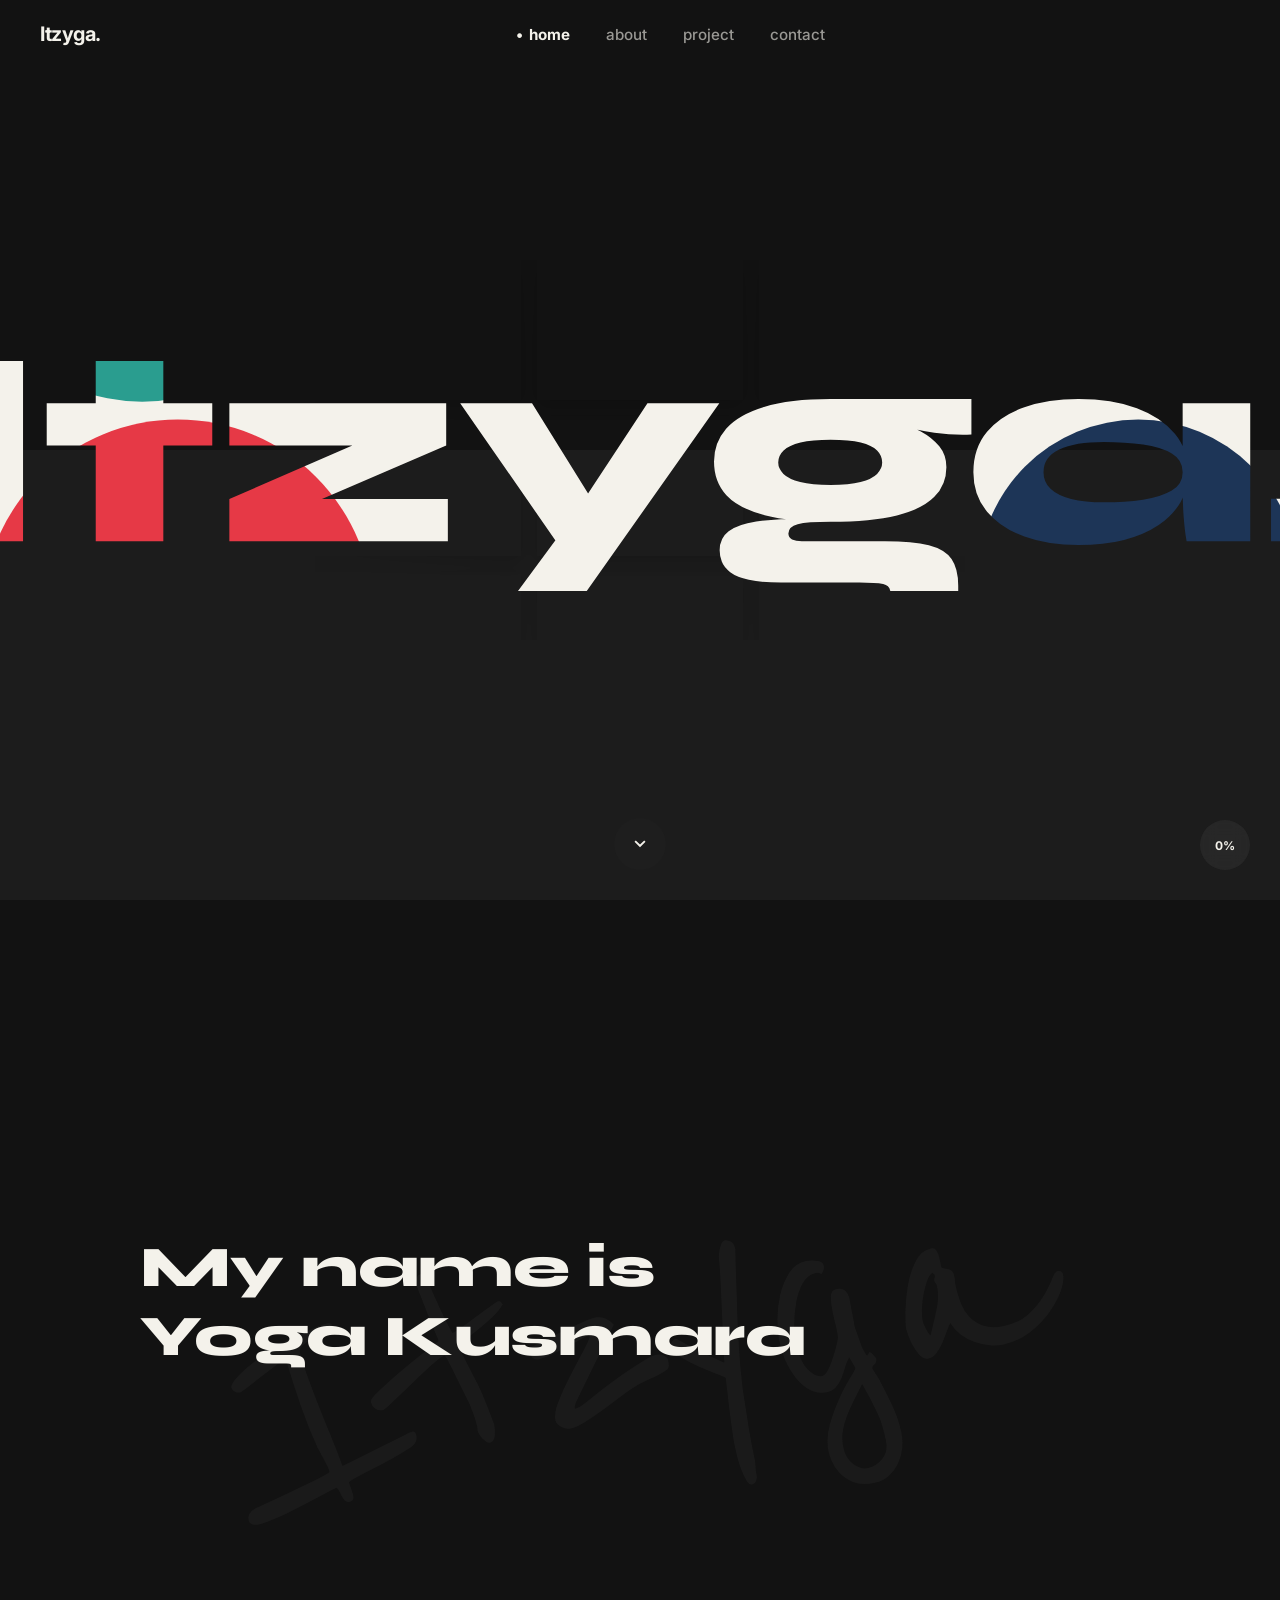
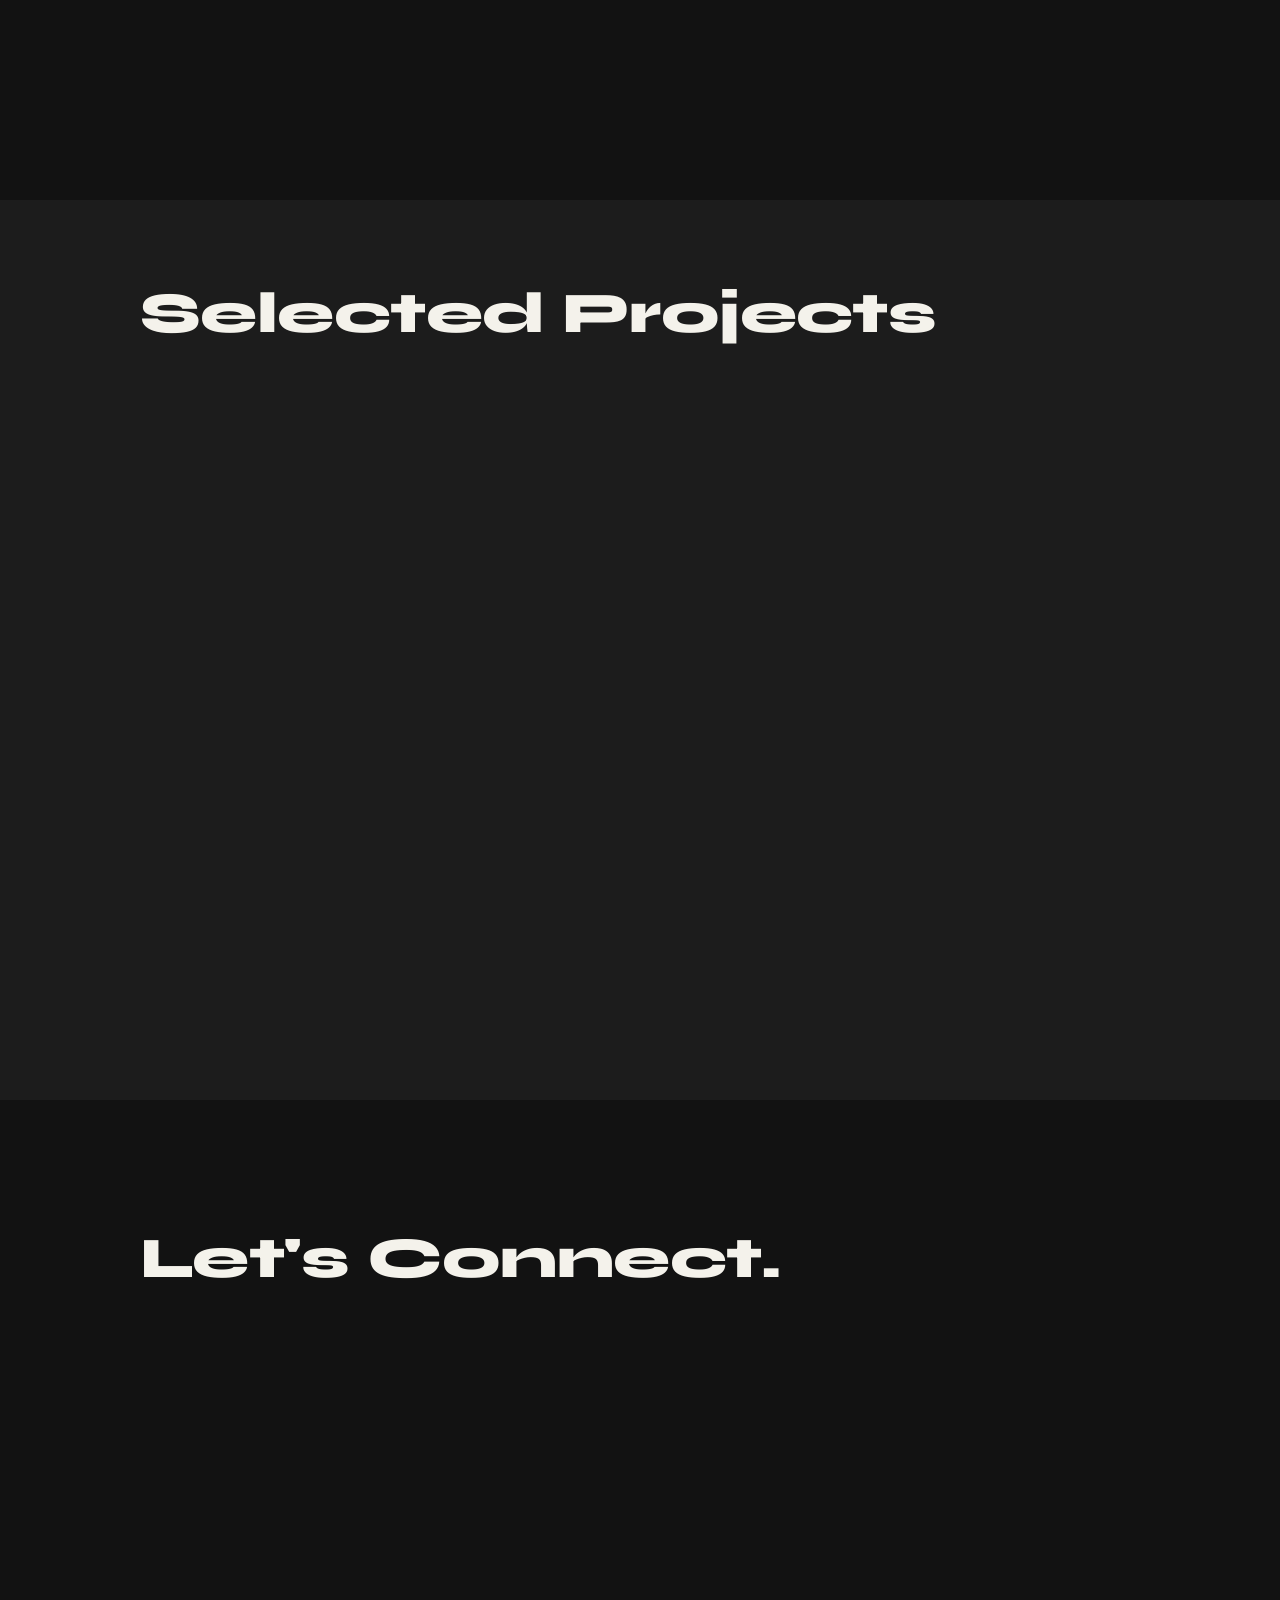
==== index.html @ 27a56cb4 "Add files via upload" ====
<!DOCTYPE html>
<html lang="id">
<head>
    <meta charset="UTF-8">
    <meta name="viewport" content="width=device-width, initial-scale=1.0">
    <title>Itzyga.mine</title>
    <link rel="preconnect" href="https://fonts.googleapis.com">
    <link rel="preconnect" href="https://fonts.gstatic.com" crossorigin>
    <link href="https://fonts.googleapis.com/css2?family=Syne:wght@700;800&family=Inter:wght@400;500;600;700&family=Reenie+Beanie&display=swap" rel="stylesheet">
    <link rel="stylesheet" href="style.css">
</head>
<body>

    <!-- Loading Screen Awal -->
    <div class="loader-screen" id="loaderScreen">
        <div class="loader-text-wrapper">
            <span class="loader-text-bg">Itzyga</span>
            <span class="loader-text-fill" id="loaderFill">Itzyga</span>
        </div>
    </div>

    <div class="bg-circles">
        <div class="circle circle-1"></div>
        <div class="circle circle-2"></div>
        <div class="circle circle-3"></div>
    </div>

    <header>
        <nav class="navbar" id="navbar">
            <a href="#home" class="nav-logo">Itzyga.</a>

            <ul class="nav-menu" id="desktopMenu">
                <li><a href="#home" class="nav-item active">home</a></li>
                <li><a href="#about" class="nav-item">about</a></li>
                <li><a href="#project" class="nav-item">project</a></li>
                <li><a href="#contact" class="nav-item">contact</a></li>
            </ul>

            <div class="nav-right">
                <button class="hamburger" id="hamburgerBtn" aria-label="Toggle Menu">
                    <svg viewBox="0 0 24 24">
                        <path d="M4 6h16v2H4V6zm0 5h16v2H4v-2zm0 5h16v2H4v-2z"/>
                    </svg>
                </button>
            </div>
        </nav>
    </header>

    <div class="mobile-menu" id="mobileMenu">
        <div class="mobile-header">
            <button class="mobile-close-btn" id="mobileCloseBtn" aria-label="Close Menu">
                <svg viewBox="0 0 24 24">
                    <path d="M18.3 5.71a.996.996 0 00-1.41 0L12 10.59 7.11 5.7a.996.996 0 10-1.41 1.41L10.59 12 5.7 16.89a.996.996 0 101.41 1.41L12 13.41l4.89 4.89a.996.996 0 001.41-1.41L13.41 12l4.89-4.89c.38-.38.38-1.02 0-1.4z"/>
                </svg>
            </button>
        </div>
        <a href="#home" class="mobile-link nav-item active"><span class="bullet">•</span>home</a>
        <a href="#about" class="mobile-link nav-item"><span class="bullet">•</span>about</a>
        <a href="#project" class="mobile-link nav-item"><span class="bullet">•</span>project</a>
        <a href="#contact" class="mobile-link nav-item"><span class="bullet">•</span>contact</a>
    </div>

    <section class="snap-page hero-section" id="home">
        <div class="hero-top"></div>
        <div class="hero-bottom"></div>

<div class="hero-grid-bg">
    <div class="grid-col grid-col-up">
        <div class="grid-item" style="background-image: url('img/p1.png');"></div>
        <div class="grid-item" style="background-image: url('img/p2.png');"></div>
        <div class="grid-item" style="background-image: url('img/p3.png');"></div>
        <div class="grid-item" style="background-image: url('img/p1.png');"></div>
        <div class="grid-item" style="background-image: url('img/p2.png');"></div>
        <div class="grid-item" style="background-image: url('img/p3.png');"></div>
    </div>
    <div class="grid-col grid-col-down">
        <div class="grid-item" style="background-image: url('img/p2.png');"></div>
        <div class="grid-item" style="background-image: url('img/p3.png');"></div>
        <div class="grid-item" style="background-image: url('img/p1.png');"></div>
        <div class="grid-item" style="background-image: url('img/p2.png');"></div>
        <div class="grid-item" style="background-image: url('img/p3.png');"></div>
        <div class="grid-item" style="background-image: url('img/p1.png');"></div>
    </div>
    <div class="grid-col grid-col-up">
        <div class="grid-item" style="background-image: url('img/p3.png');"></div>
        <div class="grid-item" style="background-image: url('img/p1.png');"></div>
        <div class="grid-item" style="background-image: url('img/p2.png');"></div>
        <div class="grid-item" style="background-image: url('img/p3.png');"></div>
        <div class="grid-item" style="background-image: url('img/p1.png');"></div>
        <div class="grid-item" style="background-image: url('img/p2.png');"></div>
    </div>
</div>

        <h1 class="hero-title">Itzyga.</h1>

        <div class="scroll-down-btn" id="scrollDownBtn" role="button" aria-label="Next Section">
            <svg viewBox="0 0 24 24">
                <path d="M12 15.5l-6-6 1.41-1.41L12 12.67l4.59-4.58L18 9.5l-6 6z"/>
            </svg>
        </div>
    </section>

    <section class="snap-page about-section" id="about">
        <div class="about-signature-bg">Itzyga</div>

        <div class="about-container">
            <div class="badge-container">
                <div class="badge">Karawang</div>
                <div class="badge">27 March 2008</div>
                <div class="badge">Now in Bogor</div>
            </div>

            <h2 class="scramble-title" data-original="My name is <br> Yoga Kusmara">
              My name is <br> Yoga Kusmara
            </h2>

            <p class="about-desc">
                Saya seorang lulusan smk TH2026 di Pelita Ciampea 2 Bogor. Saya hobi atau bermimpi menjadi desainer grafis dan IT developer frontend dan sejenisnya.
            </p>

            <div class="about-grid">
                <div class="info-card">
                    <div class="info-card-header">
                        <svg class="info-card-icon" viewBox="0 0 24 24">
                            <path d="M12 3L1 9l11 6 9-4.91V17h2V9L12 3zM5 13.18v4L12 21l7-3.82v-4L12 17l-7-3.82z"/>
                        </svg>
                        <h4>Education</h4>
                    </div>
                    <p>Smk Pelita Ciampea 2 - TJKT Fresh graduate 26</p>
                </div>

                <div class="info-card">
                    <div class="info-card-header">
                        <svg class="info-card-icon" viewBox="0 0 24 24">
                            <path d="M7 2v11h3v9l7-12h-4l4-8H7z"/>
                        </svg>
                        <h4>Core Skills</h4>
                    </div>
                    <p>Design grafis, & Frontend</p>
                </div>

                <div class="info-card">
                    <div class="info-card-header">
                        <svg class="info-card-icon" viewBox="0 0 24 24">
                            <path d="M20 6h-4V4c0-1.11-.89-2-2-2h-4c-1.11 0-2 .89-2 2v2H4c-1.11 0-1.99.89-1.99 2L2 19c0 1.11.89 2 2 2h16c1.11 0 2-.89 2-2V8c0-1.11-.89-2-2-2zm-6 0h-4V4h4v2z"/>
                        </svg>
                        <h4>Experience</h4>
                    </div>
                    <p>Customer Support & Sales</p>
                </div>
            </div>
        </div>
    </section>

    <section class="snap-page project-section" id="project">
        <div class="project-container">
            <h2 class="scramble-title" data-original="Selected Projects">Selected Projects</h2>

            <div class="project-flex-layout" id="projectLayout">
                <div class="project-left">
                    <div class="project-card flex-main" onclick="window.location.href='https://mineplix.my.id'">
                        <div class="card-top-header">
                            <span class="project-tag">main project of store</span>
                            <svg class="arrow-icon" viewBox="0 0 24 24">
                                <path d="M5 19L19 5M19 5H9M19 5V15" stroke="currentColor" stroke-width="2" stroke-linecap="round" stroke-linejoin="round"/>
                            </svg>
                        </div>
                        <div class="project-card-img-wrapper">
                            <img src="img/web.png" alt="Mineplix Store" class="project-card-img">
                        </div>
                        <div class="project-card-body">
                            <h3 class="project-title">mineplix.my.id</h3>
                            <p class="project-desc">Web store project yang akan dikembangkan dan masih dalam proses manage</p>
                        </div>
                    </div>

                    <div class="project-card flex-compact" onclick="window.location.href='https://mineplix.my.id/mineplixsmp'">
                        <div class="card-top-header">
                            <span class="project-tag">Minecraft Server</span>
                            <svg class="arrow-icon" viewBox="0 0 24 24">
                                <path d="M5 19L19 5M19 5H9M19 5V15" stroke="currentColor" stroke-width="2" stroke-linecap="round" stroke-linejoin="round"/>
                            </svg>
                        </div>
                        <div class="project-card-body">
                            <h3 class="project-title">MineplixSMP</h3>
                            <p class="project-desc">Server minecraft community for playing and grinding - 2026 hiatus</p>
                        </div>
                    </div>
                </div>

                <div class="project-right">
                    <div class="project-card full-height" onclick="window.location.href='https://mineplix.my.id/apps'">
                        <div class="card-top-header">
                            <span class="project-tag">Apps project</span>
                            <svg class="arrow-icon" viewBox="0 0 24 24">
                                <path d="M5 19L19 5M19 5H9M19 5V15" stroke="currentColor" stroke-width="2" stroke-linecap="round" stroke-linejoin="round"/>
                            </svg>
                        </div>
                        <div class="project-card-img-wrapper">
                            <img src="img/apps2.png" alt="Apps Design" class="project-card-img">
                        </div>
                        <div class="project-card-body">
                            <h3 class="project-title">Create and design of apps</h3>
                            <p class="project-desc">Apps design buat hobi aja kalau waktu luang</p>
                        </div>
                    </div>
                </div>
            </div>

            <div class="dots-indicator" id="dotsIndicator">
                <span class="dot active"></span>
                <span class="dot"></span>
            </div>
        </div>
    </section>

    <section class="snap-page footer-section" id="contact">
        <div class="footer-container">
            <div class="footer-top">
                <div class="footer-brand">
                    <h3 class="scramble-title" data-original="Let's Connect.">Let's Connect.</h3>
                    <p>Tertarik untuk bekerja sama atau sekadar bertegur sapa?</p>
                </div>

                <div class="footer-links">
                    <a href="https://instagram.com" class="social-link" target="_blank" rel="noopener noreferrer">
                        Instagram
                        <svg viewBox="0 0 24 24">
                            <path d="M5 19L19 5M19 5H9M19 5V15" stroke="currentColor" stroke-width="2" stroke-linecap="round" stroke-linejoin="round"/>
                        </svg>
                    </a>

                    <a href="mailto:contact@mineplix.my.id" class="social-link">
                        Email
                        <svg viewBox="0 0 24 24">
                            <path d="M5 19L19 5M19 5H9M19 5V15" stroke="currentColor" stroke-width="2" stroke-linecap="round" stroke-linejoin="round"/>
                        </svg>
                    </a>
                </div>
            </div>

            <div class="footer-bottom">
                <p class="footer-present">Present by Mineplix - 2026</p>
            </div>
        </div>
    </section>

    <div class="scroll-top-btn" id="scrollTopBtn" role="button" aria-label="Scroll to Top">
        <span class="scroll-text" id="scrollPercentText">0%</span>
        <svg class="scroll-icon" viewBox="0 0 24 24">
            <path d="M12 8l-6 6 1.41 1.41L12 10.83l4.59 4.58L18 14z"/>
        </svg>
    </div>

    <script src="script.js"></script>
</body>
</html>
---- style.css ----
* {
    margin: 0;
    padding: 0;
    box-sizing: border-box;
}

:root {
    --bg-top: #121212;
    --bg-bottom: #1c1c1c;
    --text-main: #f4f2eb;
    --text-sub: #aaaaaa;
    --card-bg: #1e1e1e;
    --card-bg-project: #262626;
    --badge-bg: #f4f2eb;
    --badge-text: #121212;
    --icon-color: #f4f2eb;
    --nav-active-bg: rgba(18, 18, 18, 0.85);
    --mobile-overlay-bg: rgba(18, 18, 18, 0.98);
    --shimmer-color: rgba(255, 255, 255, 0.04);
    --circle-color: rgba(255, 255, 255, 0.03);
}

html {
    scroll-behavior: smooth;
    scroll-snap-type: y mandatory;
}

body {
    font-family: 'Inter', sans-serif;
    background-color: var(--bg-top);
    color: var(--text-main);
    overflow-x: hidden;
    height: 100vh;
    user-select: none;
    -webkit-user-select: none;
    transition: background-color 0.4s ease, color 0.4s ease;
}

.loader-screen {
    position: fixed;
    top: 0;
    left: 0;
    width: 100vw;
    height: 100vh;
    background-color: #121212;
    z-index: 99999;
    display: flex;
    justify-content: center;
    align-items: center;
    transition: opacity 0.6s ease, visibility 0.6s ease;
}

.loader-screen.fade-out {
    opacity: 0;
    visibility: hidden;
    pointer-events: none;
}

.loader-text-wrapper {
    position: relative;
    font-family: 'Syne', sans-serif;
    font-size: clamp(3rem, 12vw, 8rem);
    font-weight: 800;
    letter-spacing: -0.02em;
    user-select: none;
}

.loader-text-bg {
    color: rgba(255, 255, 255, 0.12);
}

.loader-text-fill {
    position: absolute;
    top: 0;
    left: 0;
    color: #f4f2eb;
    width: 0%;
    overflow: hidden;
    white-space: nowrap;
    transition: width 0.1s linear;
}

.bg-circles {
    position: fixed;
    top: 0;
    left: 0;
    width: 100vw;
    height: 100vh;
    pointer-events: none;
    z-index: 1;
    overflow: hidden;
}

.circle {
    position: absolute;
    border-radius: 50%;
    background: radial-gradient(circle, var(--circle-color) 0%, rgba(255, 255, 255, 0) 70%);
    filter: blur(40px);
    animation: floatBounce 18s infinite ease-in-out alternate;
}

.circle-1 {
    width: 450px;
    height: 450px;
    top: -100px;
    left: -100px;
    animation-duration: 22s;
}

.circle-2 {
    width: 550px;
    height: 550px;
    bottom: -150px;
    right: -100px;
    animation-duration: 26s;
    animation-delay: -5s;
}

.circle-3 {
    width: 350px;
    height: 350px;
    top: 40%;
    left: 50%;
    transform: translate(-50%, -50%);
    animation-duration: 20s;
    animation-delay: -10s;
}

@keyframes floatBounce {
    0% {
        transform: translate(0, 0) scale(1);
        opacity: 0.3;
    }
    33% {
        transform: translate(40px, -60px) scale(1.15);
        opacity: 0.6;
    }
    66% {
        transform: translate(-30px, 50px) scale(0.85);
        opacity: 0.4;
    }
    100% {
        transform: translate(30px, -30px) scale(1.05);
        opacity: 0.5;
    }
}

header {
    width: 100%;
    position: fixed;
    top: 0;
    left: 0;
    z-index: 100;
}

.navbar {
    display: flex;
    justify-content: space-between;
    align-items: center;
    background-color: transparent;
    backdrop-filter: blur(0px);
    -webkit-backdrop-filter: blur(0px);
    padding: 22px 40px;
    box-shadow: none;
    position: relative;
    z-index: 101;
    transition: background-color 0.4s ease, backdrop-filter 0.4s ease, padding 0.3s ease;
}

.navbar.scrolled {
    background-color: var(--nav-active-bg);
    backdrop-filter: blur(12px);
    -webkit-backdrop-filter: blur(12px);
    padding: 16px 40px;
}

.nav-logo {
    font-size: 1.25rem;
    font-weight: 700;
    letter-spacing: -0.5px;
    color: var(--text-main);
    text-decoration: none;
    transition: transform 0.1s ease, color 0.4s ease;
}

.nav-logo:active {
    transform: scale(0.95);
}

.nav-menu {
    display: flex;
    list-style: none;
    gap: 36px;
}

.nav-menu a {
    text-decoration: none;
    color: var(--text-main);
    font-weight: 500;
    font-size: 0.95rem;
    opacity: 0.6;
    transition: opacity 0.2s ease, transform 0.1s ease, color 0.4s ease;
    display: inline-flex;
    align-items: center;
    gap: 6px;
}

.nav-menu a.active {
    opacity: 1;
    font-weight: 700;
}

.nav-menu a.active::before {
    content: '•';
    color: var(--text-main);
}

.nav-menu a:active {
    transform: scale(0.92);
}

.nav-right {
    display: flex;
    align-items: center;
    gap: 20px;
}

.hamburger {
    display: none;
    background: transparent;
    border: none;
    padding: 4px;
    transition: transform 0.1s ease;
}

.hamburger svg {
    width: 24px;
    height: 24px;
    fill: var(--icon-color);
    display: block;
    transition: fill 0.4s ease;
}

.hamburger:active {
    transform: scale(0.88);
}

.mobile-menu {
    position: fixed;
    top: 0;
    left: 0;
    width: 100vw;
    height: 100vh;
    background-color: var(--mobile-overlay-bg);
    backdrop-filter: blur(16px);
    -webkit-backdrop-filter: blur(16px);
    display: flex;
    flex-direction: column;
    justify-content: center;
    align-items: center;
    gap: 28px;
    z-index: 9999;
    opacity: 0;
    visibility: hidden;
    pointer-events: none;
    transition: opacity 0.35s ease, visibility 0.35s ease;
}

.mobile-menu.active {
    opacity: 1;
    visibility: visible;
    pointer-events: auto;
}

.mobile-header {
    position: absolute;
    top: 0;
    left: 0;
    width: 100%;
    display: flex;
    justify-content: flex-end;
    align-items: center;
    padding: 22px 40px;
}

.mobile-close-btn {
    background: transparent;
    border: none;
    padding: 4px;
    display: flex;
    align-items: center;
    justify-content: center;
    transition: transform 0.1s ease;
}

.mobile-close-btn svg {
    width: 24px;
    height: 24px;
    fill: var(--icon-color);
    display: block;
    transition: fill 0.4s ease;
}

.mobile-close-btn:active {
    transform: scale(0.85);
}

.mobile-menu a {
    text-decoration: none;
    color: var(--text-main);
    font-size: 2.2rem;
    font-weight: 800;
    font-family: 'Syne', sans-serif;
    opacity: 0.4;
    transform: translateY(15px);
    transition: opacity 0.3s ease, transform 0.3s ease, color 0.4s ease;
    display: flex;
    align-items: center;
    gap: 12px;
}

.mobile-menu.active a {
    transform: translateY(0);
}

.mobile-menu a.active {
    opacity: 1;
}

.mobile-menu a .bullet {
    display: inline-block;
    width: 0;
    overflow: hidden;
    opacity: 0;
    transition: width 0.2s ease, opacity 0.2s ease;
}

.mobile-menu a.active .bullet {
    width: 14px;
    opacity: 1;
}

.mobile-menu.active a:nth-child(2) { transition-delay: 0.05s; }
.mobile-menu.active a:nth-child(3) { transition-delay: 0.1s; }
.mobile-menu.active a:nth-child(4) { transition-delay: 0.15s; }
.mobile-menu.active a:nth-child(5) { transition-delay: 0.2s; }

.mobile-menu a:active {
    transform: scale(0.92) !important;
}

section.snap-page {
    width: 100vw;
    height: 100vh;
    scroll-snap-align: start;
    scroll-snap-stop: always;
    position: relative;
    box-sizing: border-box;
    overflow: hidden;
    z-index: 2;
}

.hero-section {
    display: flex;
    flex-direction: column;
}

.hero-top {
    flex: 1;
    background-color: var(--bg-top);
    min-height: 50vh;
    transition: background-color 0.4s ease;
}

.hero-bottom {
    flex: 1;
    background-color: var(--bg-bottom);
    min-height: 50vh;
    transition: background-color 0.4s ease;
}

.hero-grid-bg {
    position: absolute;
    top: 50%;
    left: 50%;
    transform: translate(-50%, -50%);
    width: min(85vw, 650px);
    height: min(60vh, 380px);
    z-index: 3;
    display: flex;
    gap: 16px;
    opacity: 0.35;
    pointer-events: none;
    overflow: hidden;
    mask-image: radial-gradient(circle, rgba(0,0,0,1) 40%, rgba(0,0,0,0) 100%);
    -webkit-mask-image: radial-gradient(circle, rgba(0,0,0,1) 40%, rgba(0,0,0,0) 100%);
}

.grid-col {
    flex: 1;
    display: flex;
    flex-direction: column;
    gap: 16px;
}

.grid-item {
    width: 100%;
    height: 140px;
    border-radius: 0;
    background-size: contain;
    background-repeat: no-repeat;
    background-position: center;
    flex-shrink: 0;
    box-shadow: 0 4px 15px rgba(0,0,0,0.5);
}

.grid-col-up {
    animation: scrollUp 18s linear infinite;
}

.grid-col-down {
    animation: scrollDown 22s linear infinite;
}

@keyframes scrollUp {
    0% { transform: translateY(0); }
    100% { transform: translateY(-50%); }
}

@keyframes scrollDown {
    0% { transform: translateY(-50%); }
    100% { transform: translateY(0); }
}

.hero-title {
    position: absolute;
    top: 50%;
    left: 50%;
    transform: translate(-50%, -50%);
    z-index: 10;
    font-family: 'Syne', sans-serif;
    font-size: clamp(5rem, 22vw, 24rem);
    font-weight: 800;
    line-height: 1;
    letter-spacing: -0.02em;
    text-align: center;
    white-space: nowrap;
    color: transparent;
    background-image: url("data:image/svg+xml,%3Csvg xmlns='http://www.w3.org/2000/svg' width='400' height='800' viewBox='0 0 400 800'%3E%3Crect width='400' height='800' fill='%23f4f2eb'/%3E%3Cg%3E%3CanimateTransform attributeName='transform' type='translate' from='0 0' to='0 -400' dur='5s' repeatCount='indefinite'/%3E%3Ccircle cx='70' cy='60' r='55' fill='%23e63946'/%3E%3Ccircle cx='260' cy='120' r='65' fill='%232a9d8f'/%3E%3Ccircle cx='340' cy='50' r='45' fill='%231d3557'/%3E%3Ccircle cx='140' cy='210' r='60' fill='%23f4a261'/%3E%3Ccircle cx='310' cy='280' r='75' fill='%23e63946'/%3E%3Ccircle cx='60' cy='350' r='50' fill='%232a9d8f'/%3E%3Ccircle cx='70' cy='460' r='55' fill='%23e63946'/%3E%3Ccircle cx='260' cy='520' r='65' fill='%232a9d8f'/%3E%3Ccircle cx='340' cy='450' r='45' fill='%231d3557'/%3E%3Ccircle cx='140' cy='610' r='60' fill='%23f4a261'/%3E%3Ccircle cx='310' cy='680' r='75' fill='%23e63946'/%3E%3Ccircle cx='60' cy='750' r='50' fill='%232a9d8f'/%3E%3C/g%3E%3C/svg%3E");
    background-repeat: repeat-y;
    background-size: 100% auto;
    -webkit-background-clip: text;
    background-clip: text;
    pointer-events: none;
}

.scroll-down-btn {
    position: absolute;
    bottom: 30px;
    left: 50%;
    transform: translateX(-50%);
    z-index: 20;
    width: 52px;
    height: 52px;
    border-radius: 50%;
    background-color: var(--card-bg);
    border: none;
    display: flex;
    justify-content: center;
    align-items: center;
    box-shadow: none;
    opacity: 0;
    transition: transform 0.15s ease, background-color 0.4s ease, opacity 0.5s ease;
}

.scroll-down-btn svg {
    width: 22px;
    height: 22px;
    fill: var(--icon-color);
    transition: fill 0.4s ease;
}

.scroll-down-btn:active {
    transform: translateX(-50%) scale(0.9);
}

@keyframes bounce {
    0%, 20%, 50%, 80%, 100% { transform: translateX(-50%) translateY(0); }
    40% { transform: translateX(-50%) translateY(-10px); }
    60% { transform: translateX(-50%) translateY(-4px); }
}

.hero-section.animate-in .scroll-down-btn {
    opacity: 1;
    animation: bounce 2.2s infinite ease-in-out;
    transition-delay: 0.2s;
}

.scroll-top-btn {
    position: fixed;
    bottom: 30px;
    right: 30px;
    width: 50px;
    height: 50px;
    border-radius: 50%;
    background-color: rgba(255, 255, 255, 0.05);
    backdrop-filter: blur(8px);
    -webkit-backdrop-filter: blur(8px);
    z-index: 99;
    display: flex;
    justify-content: center;
    align-items: center;
    transition: transform 0.2s ease, background-color 0.3s ease, border-color 0.3s ease;
}

.scroll-top-btn:active {
    transform: scale(0.95);
}

.scroll-text {
    font-size: 0.75rem;
    font-weight: 700;
    color: var(--text-main);
    transition: opacity 0.3s ease, transform 0.3s ease;
}

.scroll-icon {
    position: absolute;
    width: 20px;
    height: 20px;
    fill: var(--icon-color);
    opacity: 0;
    transform: translateY(8px) scale(0.5);
    transition: opacity 0.3s ease, transform 0.3s ease;
}

.scroll-top-btn.is-footer .scroll-text {
    opacity: 0;
    transform: translateY(-8px) scale(0.5);
}

.scroll-top-btn.is-footer .scroll-icon {
    opacity: 1;
    transform: translateY(0) scale(1);
}

.about-section {
    background-color: var(--bg-top);
    padding: 90px 40px 40px;
    display: flex;
    flex-direction: column;
    justify-content: center;
    align-items: center;
    transition: background-color 0.4s ease;
    position: relative;
}

.about-signature-bg {
    position: absolute;
    top: 50%;
    left: 50%;
    transform: translate(-50%, -50%) rotate(-12deg);
    font-family: 'Reenie Beanie', cursive;
    font-size: clamp(8rem, 28vw, 32rem);
    color: rgba(255, 255, 255, 0.035);
    pointer-events: none;
    white-space: nowrap;
    z-index: 1;
    user-select: none;
    line-height: 1;
}

.about-container {
    max-width: 1000px;
    width: 100%;
    display: flex;
    flex-direction: column;
    gap: 20px;
    max-height: calc(100vh - 120px);
    padding-right: 4px;
    position: relative;
    z-index: 2;
}

.badge-container {
    display: flex;
    gap: 10px;
    flex-wrap: wrap;
}

.badge {
    background-color: var(--badge-bg);
    color: var(--badge-text);
    padding: 6px 14px;
    border-radius: 50px;
    font-size: 0.75rem;
    font-weight: 600;
    text-transform: uppercase;
    letter-spacing: 1px;
    transition: transform 0.1s ease, background-color 0.4s ease, color 0.4s ease;
}

.badge:active {
    transform: scale(0.95);
}

.scramble-title {
    font-family: 'Syne', sans-serif;
    font-size: clamp(2rem, 4.5vw, 4rem);
    font-weight: 800;
    line-height: 1.2;
    letter-spacing: -0.01em;
    word-break: break-word;
    display: block;
    min-height: auto;
    padding: 4px 0;
    transition: color 0.4s ease;
}

.about-desc {
    font-size: clamp(0.9rem, 1.3vw, 1.15rem);
    line-height: 1.6;
    color: var(--text-sub);
    max-width: 850px;
    word-break: break-word;
    transition: color 0.4s ease;
}

.about-grid {
    display: grid;
    grid-template-columns: repeat(3, 1fr);
    gap: 16px;
    margin-top: 6px;
}

.info-card {
    background-color: var(--card-bg);
    padding: 20px;
    border-radius: 14px 14px 14px 0;
    transition: transform 0.1s ease, background-color 0.4s ease;
    box-shadow: none;
    display: flex;
    flex-direction: column;
    gap: 5px;
    touch-action: manipulation;
}

.info-card * {
    pointer-events: none;
}

.info-card-header {
    display: flex;
    align-items: center;
    gap: 10px;
}

.info-card-icon {
    width: 18px;
    height: 18px;
    fill: var(--text-main);
    opacity: 0.9;
    flex-shrink: 0;
}

.info-card h4 {
    font-size: 0.95rem;
    text-transform: uppercase;
    letter-spacing: 0.5px;
    transition: color 0.4s ease;
}

.info-card p {
    font-size: 0.8rem;
    color: var(--text-sub);
    word-break: break-word;
    transition: color 0.4s ease;
}

.project-section {
    background-color: var(--bg-bottom);
    padding: 40px;
    display: flex;
    flex-direction: column;
    justify-content: center;
    align-items: center;
    transition: background-color 0.4s ease;
}

.project-container {
    max-width: 1000px;
    width: 100%;
    height: calc(100vh - 150px);
    display: flex;
    flex-direction: column;
    gap: 20px;
}

.project-flex-layout {
    display: flex;
    gap: 20px;
    width: 100%;
    flex: 1;
}

.project-left {
    flex: 1;
    display: flex;
    flex-direction: column;
    gap: 20px;
    height: 100%;
}

.project-right {
    flex: 1;
    display: flex;
    height: 100%;
}

.project-card {
    background-color: var(--card-bg-project);
    border: none;
    border-radius: 16px;
    padding: 20px;
    display: flex;
    flex-direction: column;
    justify-content: space-between;
    position: relative;
    overflow: hidden;
    transition: transform 0.15s ease, background-color 0.4s ease;
    width: 100%;
    touch-action: manipulation;
}

.project-card:active {
    background-color: #333;
}

.project-card.flex-main {
    flex: 1;
}

.project-card.flex-compact {
    flex: 0 0 auto;
    padding: 18px 20px;
}

.project-card.full-height {
    height: 100%;
}

.card-top-header {
    display: flex;
    justify-content: space-between;
    align-items: flex-start;
    margin-bottom: 5px;
    width: 100%;
}

.arrow-icon {
    width: 16px;
    height: 16px;
    fill: var(--text-sub);
    transition: fill 0.2s ease, transform 0.2s ease;
    flex-shrink: 0;
}

.project-card:active .arrow-icon {
    fill: var(--text-main);
    transform: translate(2px, -2px);
}

.project-card-img-wrapper {
    flex: 1;
    display: flex;
    justify-content: center;
    align-items: center;
    width: 100%;
    overflow: hidden;
}

.project-card-img {
    width: 100%;
    height: 100%;
    object-fit: contain;
    object-position: center;
    display: block;
}

.project-card-body {
    margin-top: auto;
    display: flex;
    flex-direction: column;
    width: 100%;
    justify-content: flex-end;
}

.project-card::after {
    content: '';
    position: absolute;
    top: -50%;
    bottom: -50%;
    left: -50%;
    width: 60%;
    transform: translateX(-150%) skewX(-20deg);
    background-image: linear-gradient(
        90deg,
        rgba(255, 255, 255, 0) 0%,
        var(--shimmer-color) 50%,
        rgba(255, 255, 255, 0) 100%
    );
    animation: shimmer 3.2s infinite ease-in-out;
    pointer-events: none;
}

@keyframes shimmer {
    0% { transform: translateX(-150%) skewX(-20deg); }
    60%, 100% { transform: translateX(350%) skewX(-20deg); }
}

.project-tag {
    font-size: 0.75rem;
    font-weight: 700;
    text-transform: uppercase;
    letter-spacing: 1px;
    color: var(--text-sub);
    transition: color 0.4s ease;
}

.project-title {
    font-family: 'Syne', sans-serif;
    font-size: 1.35rem;
    font-weight: 800;
    line-height: 1.2;
    margin: 4px 0;
    word-break: break-word;
    transition: color 0.4s ease;
}

.project-desc {
    font-size: 0.85rem;
    color: var(--text-sub);
    line-height: 1.4;
    word-break: break-word;
    transition: color 0.4s ease;
}

.dots-indicator {
    display: none;
    justify-content: center;
    align-items: center;
    gap: 8px;
    margin-top: 6px;
}

.dot {
    width: 8px;
    height: 8px;
    border-radius: 50%;
    background-color: var(--text-sub);
    opacity: 0.3;
    transition: opacity 0.3s ease, transform 0.3s ease;
}

.dot.active {
    opacity: 1;
    transform: scale(1.2);
    background-color: var(--text-main);
}

.footer-section {
    background-color: var(--bg-top);
    padding: 80px 40px 40px;
    display: flex;
    flex-direction: column;
    justify-content: space-between;
    align-items: center;
    transition: background-color 0.4s ease;
}

.footer-container {
    max-width: 1000px;
    width: 100%;
    height: 100%;
    display: flex;
    flex-direction: column;
    justify-content: space-between;
}

.footer-top {
    display: flex;
    flex-direction: column;
    justify-content: flex-start;
    align-items: flex-start;
    gap: 24px;
    margin-top: 40px;
}

.footer-brand p {
    color: var(--text-sub);
    margin-top: 10px;
    font-size: 0.95rem;
    transition: color 0.4s ease;
}

.footer-links {
    display: flex;
    flex-direction: row;
    gap: 24px;
}

.social-link {
    display: inline-flex;
    align-items: center;
    gap: 8px;
    color: var(--text-main);
    text-decoration: none;
    font-size: 1.1rem;
    font-weight: 600;
    transition: opacity 0.2s ease, transform 0.1s ease;
}

.social-link svg {
    width: 18px;
    height: 18px;
    fill: var(--icon-color);
    transition: transform 0.2s ease, fill 0.4s ease;
}

.social-link:hover svg {
    transform: translate(3px, -3px);
}

.social-link:active {
    transform: scale(0.95);
}

.footer-bottom {
    padding-top: 20px;
    display: flex;
    justify-content: flex-start;
    align-items: center;
    transition: border-color 0.4s ease;
}

.footer-present {
    font-weight: 600;
    letter-spacing: 0;
    line-height: 1.3;
    color: var(--text-main);
    transition: color 0.4s ease;
    font-family: 'Syne', sans-serif;
    font-size: clamp(1rem, 2.5vw, 2rem);
}

.about-desc,
.info-card,
.project-card,
.footer-brand p,
.footer-links,
.footer-bottom {
    opacity: 0;
    transform: translateY(10px) scale(0.97);
    transition: opacity 0.5s cubic-bezier(0.175, 0.885, 0.32, 1.275), 
                transform 0.5s cubic-bezier(0.175, 0.885, 0.32, 1.275);
}

.badge-container {
    opacity: 0;
    transition: opacity 0.5s cubic-bezier(0.175, 0.885, 0.32, 1.275), 
              transform 0.5s cubic-bezier(0.175, 0.885, 0.32, 1.275);
}

.animate-in .badge-container,
.animate-in .about-desc,
.animate-in .info-card,
.animate-in .project-card,
.animate-in .footer-brand p,
.animate-in .footer-links,
.animate-in .footer-bottom {
    opacity: 1;
    transform: translateY(0) scale(1);
}

.about-section.animate-in .badge-container { transition-delay: 0.05s; }
.about-section.animate-in .about-desc { transition-delay: 0.12s; }
.about-section.animate-in .info-card:nth-child(1) { transition-delay: 0.18s; }
.about-section.animate-in .info-card:nth-child(2) { transition-delay: 0.24s; }
.about-section.animate-in .info-card:nth-child(3) { transition-delay: 0.30s; }

.project-section.animate-in .project-card { transition-delay: 0.1s; }

.footer-section.animate-in .footer-brand p { transition-delay: 0.1s; }
.footer-section.animate-in .footer-links { transition-delay: 0.18s; }
.footer-section.animate-in .footer-bottom { transition-delay: 0.26s; }

@media (max-width: 768px) {
    .navbar {
        padding: 16px 20px;
    }

    .navbar.scrolled {
        padding: 12px 20px;
    }

    .mobile-header {
        padding: 16px 20px;
    }

    .nav-menu {
        display: none;
    }

    .hamburger {
        display: flex;
    }

    .about-section, .project-section, .footer-section {
        padding: 20px;
    }

    .about-grid {
        grid-template-columns: 1fr;
        gap: 10px;
    }

    .project-container {
        height: auto;
        max-height: calc(100vh - 120px);
    }

    .project-flex-layout {
        display: flex;
        flex-direction: row;
        overflow-x: auto;
        scroll-snap-type: x mandatory;
        gap: 16px;
        padding: 4px 0 12px 0;
        -webkit-overflow-scrolling: touch;
        width: 100%;
    }

    .project-left, .project-right {
        min-width: 100%;
        width: 100%;
        scroll-snap-align: center;
        scroll-snap-stop: always;
        flex: none;
        height: auto;
    }

    .project-left {
        gap: 12px;
    }

    .project-card {
        padding: 16px;
    }

    .project-card.flex-compact {
        padding: 14px 16px;
    }

    .dots-indicator {
        display: flex;
    }

    .info-card {
        padding: 14px;
    }

    .footer-links {
        flex-direction: column;
        gap: 12px;
    }

    .scroll-top-btn {
        bottom: 20px;
        right: 20px;
        width: 44px;
        height: 44px;
    }
}
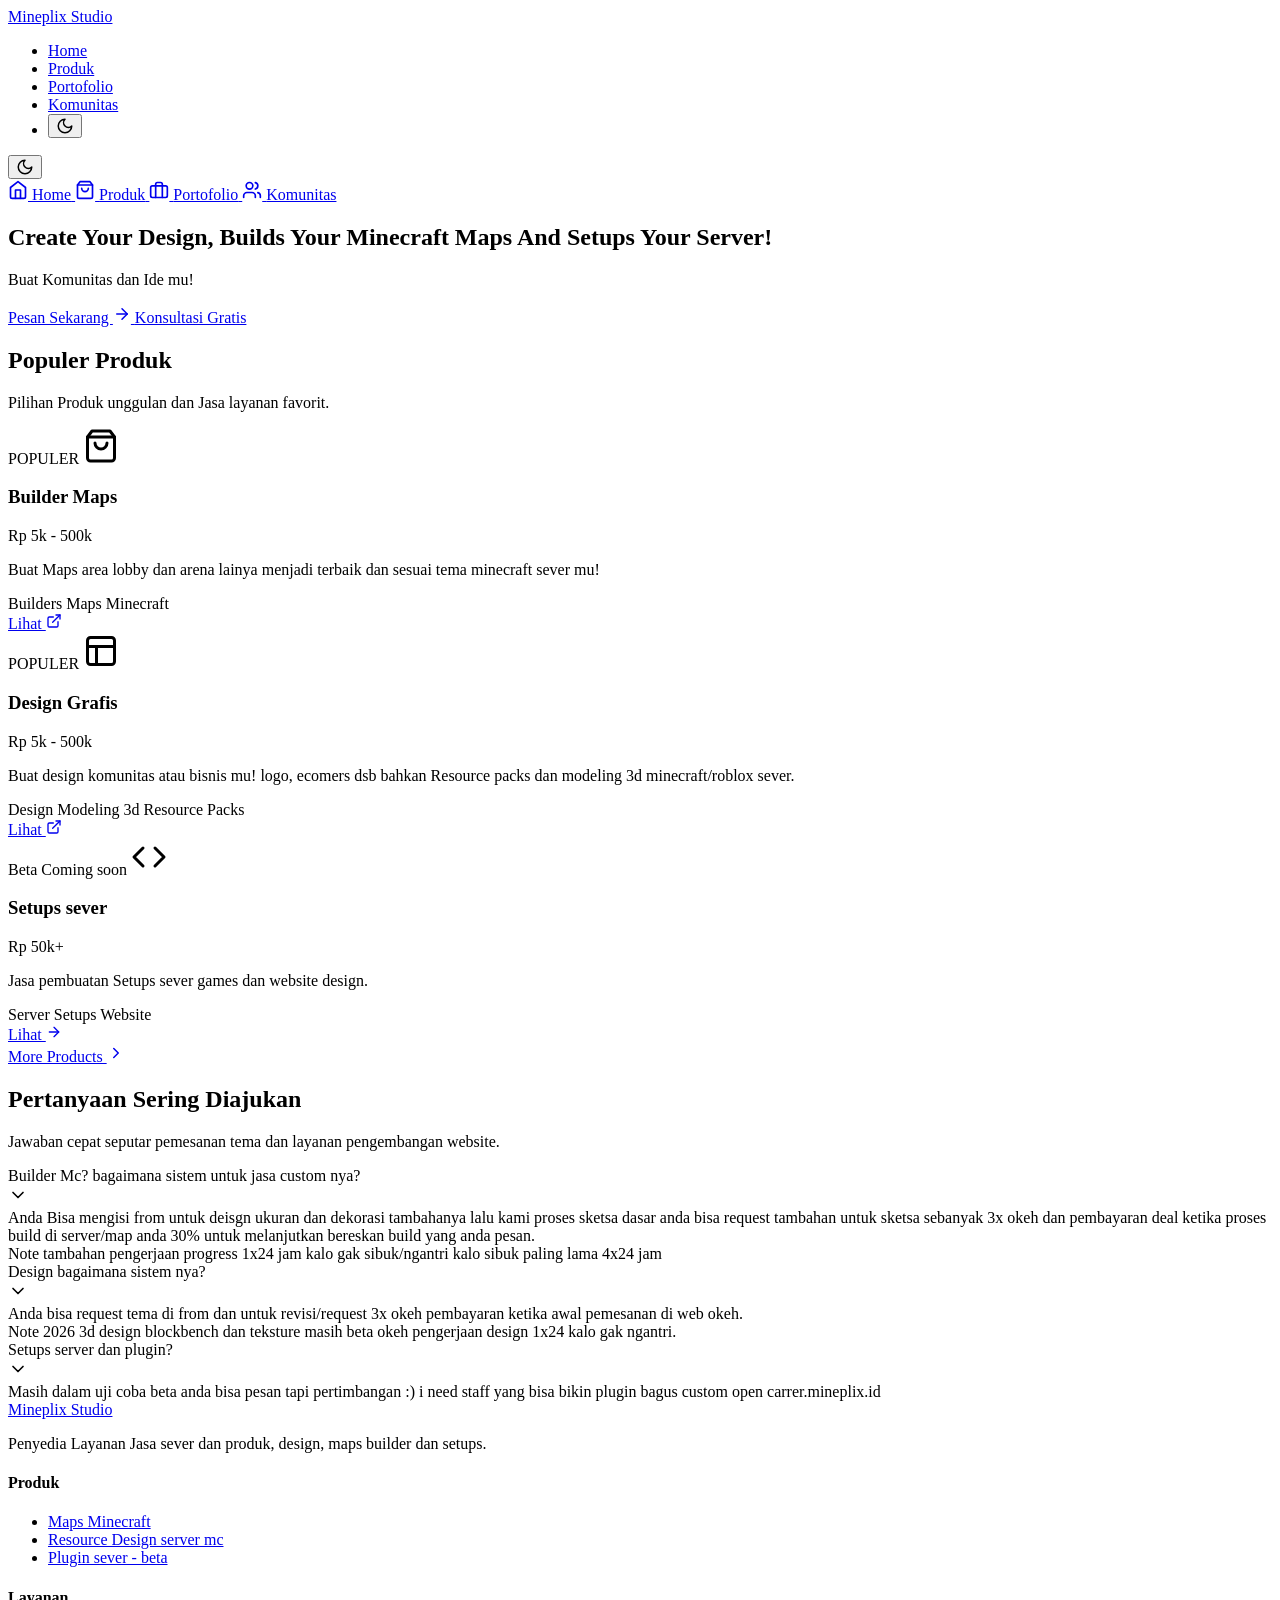
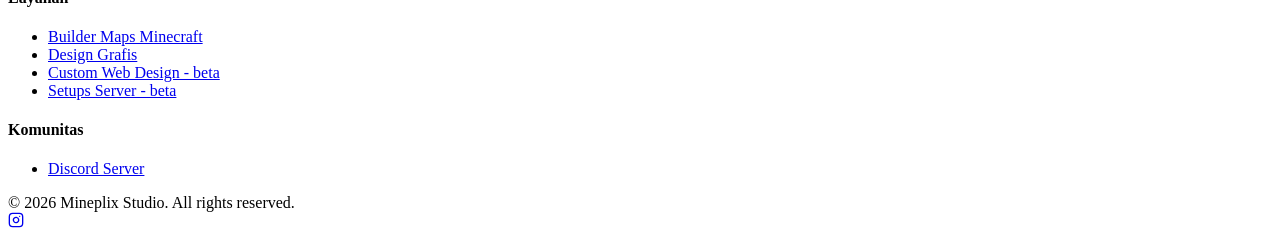
==== commit b232d172: "Update index.html" ====
--- a/index.html
+++ b/index.html
@@ -1,257 +1,311 @@
 <!DOCTYPE html>
-<html lang="id">
+<html lang="id" data-theme="dark">
 <head>
     <meta charset="UTF-8">
     <meta name="viewport" content="width=device-width, initial-scale=1.0">
-    <title>Itzyga.mine</title>
     <link rel="preconnect" href="https://fonts.googleapis.com">
     <link rel="preconnect" href="https://fonts.gstatic.com" crossorigin>
-    <link href="https://fonts.googleapis.com/css2?family=Syne:wght@700;800&family=Inter:wght@400;500;600;700&family=Reenie+Beanie&display=swap" rel="stylesheet">
-    <link rel="stylesheet" href="style.css">
+    <link href="https://fonts.googleapis.com/css2?family=Plus+Jakarta+Sans:wght@300;400;500;600;700;800&family=Space+Grotesk:wght@500;700&display=swap" rel="stylesheet">
+  <link rel="stylesheet" href="styles.css">
 </head>
 <body>
 
-    <!-- Loading Screen Awal -->
-    <div class="loader-screen" id="loaderScreen">
-        <div class="loader-text-wrapper">
-            <span class="loader-text-bg">Itzyga</span>
-            <span class="loader-text-fill" id="loaderFill">Itzyga</span>
-        </div>
+    <div class="ambient-bg">
+        <div class="orb orb-1"></div>
+        <div class="orb orb-2"></div>
     </div>
 
-    <div class="bg-circles">
-        <div class="circle circle-1"></div>
-        <div class="circle circle-2"></div>
-        <div class="circle circle-3"></div>
+    <div class="navbar-wrapper">
+        <nav class="navbar">
+            <a href="index.html" class="logo">Mineplix Studio</a>
+
+            <ul class="desktop-links">
+                <li><a href="index.html" class="nav-link active">Home</a></li>
+                <li><a href="produk.html" class="nav-link">Produk</a></li>
+                <li><a href="portofolio.html" class="nav-link">Portofolio</a></li>
+                <li><a href="komunitas.html" class="nav-link">Komunitas</a></li>
+                <li>
+                    <button class="theme-toggle-btn" onclick="toggleTheme()" title="Ganti Mode Terang/Gelap">
+                        <svg class="theme-icon-sun" style="width:18px; height:18px; display:none;" viewBox="0 0 24 24" fill="none" stroke="currentColor" stroke-width="2" stroke-linecap="round" stroke-linejoin="round"><circle cx="12" cy="12" r="4"/><path d="M12 2v2"/><path d="M12 20v2"/><path d="m4.93 4.93 1.41 1.41"/><path d="m17.66 17.66 1.41 1.41"/><path d="M2 12h2"/><path d="M20 12h2"/><path d="m6.34 17.66-1.41 1.41"/><path d="m19.07 4.93-1.41 1.41"/></svg>
+                        <svg class="theme-icon-moon" style="width:18px; height:18px;" viewBox="0 0 24 24" fill="none" stroke="currentColor" stroke-width="2" stroke-linecap="round" stroke-linejoin="round"><path d="M12 3a6 6 0 0 0 9 9 9 9 0 1 1-9-9Z"/></svg>
+                    </button>
+                </li>
+            </ul>
+
+            <button class="theme-toggle-btn mobile-theme-btn" onclick="toggleTheme()" title="Ganti Mode Terang/Gelap">
+                <svg class="theme-icon-sun-mob" style="width:18px; height:18px; display:none;" viewBox="0 0 24 24" fill="none" stroke="currentColor" stroke-width="2" stroke-linecap="round" stroke-linejoin="round"><circle cx="12" cy="12" r="4"/><path d="M12 2v2"/><path d="M12 20v2"/><path d="m4.93 4.93 1.41 1.41"/><path d="m17.66 17.66 1.41 1.41"/><path d="M2 12h2"/><path d="M20 12h2"/><path d="m6.34 17.66-1.41 1.41"/><path d="m19.07 4.93-1.41 1.41"/></svg>
+                <svg class="theme-icon-moon-mob" style="width:18px; height:18px;" viewBox="0 0 24 24" fill="none" stroke="currentColor" stroke-width="2" stroke-linecap="round" stroke-linejoin="round"><path d="M12 3a6 6 0 0 0 9 9 9 9 0 1 1-9-9Z"/></svg>
+            </button>
+        </nav>
     </div>
 
-    <header>
-        <nav class="navbar" id="navbar">
-            <a href="#home" class="nav-logo">Itzyga.</a>
-
-            <ul class="nav-menu" id="desktopMenu">
-                <li><a href="#home" class="nav-item active">home</a></li>
-                <li><a href="#about" class="nav-item">about</a></li>
-                <li><a href="#project" class="nav-item">project</a></li>
-                <li><a href="#contact" class="nav-item">contact</a></li>
-            </ul>
-
-            <div class="nav-right">
-                <button class="hamburger" id="hamburgerBtn" aria-label="Toggle Menu">
-                    <svg viewBox="0 0 24 24">
-                        <path d="M4 6h16v2H4V6zm0 5h16v2H4v-2zm0 5h16v2H4v-2z"/>
-                    </svg>
-                </button>
-            </div>
-        </nav>
-    </header>
-
-    <div class="mobile-menu" id="mobileMenu">
-        <div class="mobile-header">
-            <button class="mobile-close-btn" id="mobileCloseBtn" aria-label="Close Menu">
-                <svg viewBox="0 0 24 24">
-                    <path d="M18.3 5.71a.996.996 0 00-1.41 0L12 10.59 7.11 5.7a.996.996 0 10-1.41 1.41L10.59 12 5.7 16.89a.996.996 0 101.41 1.41L12 13.41l4.89 4.89a.996.996 0 001.41-1.41L13.41 12l4.89-4.89c.38-.38.38-1.02 0-1.4z"/>
-                </svg>
-            </button>
-        </div>
-        <a href="#home" class="mobile-link nav-item active"><span class="bullet">•</span>home</a>
-        <a href="#about" class="mobile-link nav-item"><span class="bullet">•</span>about</a>
-        <a href="#project" class="mobile-link nav-item"><span class="bullet">•</span>project</a>
-        <a href="#contact" class="mobile-link nav-item"><span class="bullet">•</span>contact</a>
+    <div class="bottom-nav">
+        <a href="index.html" class="bottom-nav-item active">
+            <svg style="width:20px; height:20px;" viewBox="0 0 24 24" fill="none" stroke="currentColor" stroke-width="2" stroke-linecap="round" stroke-linejoin="round"><path d="m3 9 9-7 9 7v11a2 2 0 0 1-2 2H5a2 2 0 0 1-2-2z"/><polyline points="9 22 9 12 15 12 15 22"/></svg>
+            <span>Home</span>
+        </a>
+        <a href="produk.html" class="bottom-nav-item">
+            <svg style="width:20px; height:20px;" viewBox="0 0 24 24" fill="none" stroke="currentColor" stroke-width="2" stroke-linecap="round" stroke-linejoin="round"><path d="M6 2 3 6v14a2 2 0 0 0 2 2h14a2 2 0 0 0 2-2V6l-3-4Z"/><line x1="3" x2="21" y1="6" y2="6"/><path d="M16 10a4 4 0 0 1-8 0"/></svg>
+            <span>Produk</span>
+        </a>
+        <a href="portofolio.html" class="bottom-nav-item">
+            <svg style="width:20px; height:20px;" viewBox="0 0 24 24" fill="none" stroke="currentColor" stroke-width="2" stroke-linecap="round" stroke-linejoin="round"><rect width="20" height="14" x="2" y="7" rx="2" ry="2"/><path d="M16 21V5a2 2 0 0 0-2-2h-4a2 2 0 0 0-2 2v16"/></svg>
+            <span>Portofolio</span>
+        </a>
+        <a href="komunitas.html" class="bottom-nav-item">
+            <svg style="width:20px; height:20px;" viewBox="0 0 24 24" fill="none" stroke="currentColor" stroke-width="2" stroke-linecap="round" stroke-linejoin="round"><path d="M16 21v-2a4 4 0 0 0-4-4H6a4 4 0 0 0-4 4v2"/><circle cx="9" cy="7" r="4"/><path d="M22 21v-2a4 4 0 0 0-3-3.87"/><path d="M16 3.13a4 4 0 0 1 0 7.75"/></svg>
+            <span>Komunitas</span>
+        </a>
     </div>
 
-    <section class="snap-page hero-section" id="home">
-        <div class="hero-top"></div>
-        <div class="hero-bottom"></div>
-
-<div class="hero-grid-bg">
-    <div class="grid-col grid-col-up">
-        <div class="grid-item" style="background-image: url('img/p1.png');"></div>
-        <div class="grid-item" style="background-image: url('img/p2.png');"></div>
-        <div class="grid-item" style="background-image: url('img/p3.png');"></div>
-        <div class="grid-item" style="background-image: url('img/p1.png');"></div>
-        <div class="grid-item" style="background-image: url('img/p2.png');"></div>
-        <div class="grid-item" style="background-image: url('img/p3.png');"></div>
-    </div>
-    <div class="grid-col grid-col-down">
-        <div class="grid-item" style="background-image: url('img/p2.png');"></div>
-        <div class="grid-item" style="background-image: url('img/p3.png');"></div>
-        <div class="grid-item" style="background-image: url('img/p1.png');"></div>
-        <div class="grid-item" style="background-image: url('img/p2.png');"></div>
-        <div class="grid-item" style="background-image: url('img/p3.png');"></div>
-        <div class="grid-item" style="background-image: url('img/p1.png');"></div>
-    </div>
-    <div class="grid-col grid-col-up">
-        <div class="grid-item" style="background-image: url('img/p3.png');"></div>
-        <div class="grid-item" style="background-image: url('img/p1.png');"></div>
-        <div class="grid-item" style="background-image: url('img/p2.png');"></div>
-        <div class="grid-item" style="background-image: url('img/p3.png');"></div>
-        <div class="grid-item" style="background-image: url('img/p1.png');"></div>
-        <div class="grid-item" style="background-image: url('img/p2.png');"></div>
-    </div>
-</div>
-
-        <h1 class="hero-title">Itzyga.</h1>
-
-        <div class="scroll-down-btn" id="scrollDownBtn" role="button" aria-label="Next Section">
-            <svg viewBox="0 0 24 24">
-                <path d="M12 15.5l-6-6 1.41-1.41L12 12.67l4.59-4.58L18 9.5l-6 6z"/>
-            </svg>
+    <section class="hero" id="home">
+        <div class="container">
+            
+            <h1 class="hero-title">
+                Create Your Design, Builds Your Minecraft Maps And Setups Your Server!</span>
+            </h1>
+            
+            <p class="hero-subtitle">
+                Buat Komunitas dan Ide mu!
+            </p>
+
+            <div class="hero-cta-group">
+                <a href="produk.html" class="btn-bubble btn-bubble-accent">
+                    Pesan Sekarang
+                    <svg style="width:18px; height:18px;" viewBox="0 0 24 24" fill="none" stroke="currentColor" stroke-width="2" stroke-linecap="round" stroke-linejoin="round"><path d="M5 12h14"/><path d="m12 5 7 7-7 7"/></svg>
+                </a>
+                <a href="komunitas.html" class="btn-bubble">
+                    Konsultasi Gratis
+                </a>
+            </div>
         </div>
     </section>
 
-    <section class="snap-page about-section" id="about">
-        <div class="about-signature-bg">Itzyga</div>
-
-        <div class="about-container">
-            <div class="badge-container">
-                <div class="badge">Karawang</div>
-                <div class="badge">27 March 2008</div>
-                <div class="badge">Now in Bogor</div>
-            </div>
-
-            <h2 class="scramble-title" data-original="My name is <br> Yoga Kusmara">
-              My name is <br> Yoga Kusmara
-            </h2>
-
-            <p class="about-desc">
-                Saya seorang lulusan smk TH2026 di Pelita Ciampea 2 Bogor. Saya hobi atau bermimpi menjadi desainer grafis dan IT developer frontend dan sejenisnya.
-            </p>
-
-            <div class="about-grid">
-                <div class="info-card">
-                    <div class="info-card-header">
-                        <svg class="info-card-icon" viewBox="0 0 24 24">
-                            <path d="M12 3L1 9l11 6 9-4.91V17h2V9L12 3zM5 13.18v4L12 21l7-3.82v-4L12 17l-7-3.82z"/>
-                        </svg>
-                        <h4>Education</h4>
-                    </div>
-                    <p>Smk Pelita Ciampea 2 - TJKT Fresh graduate 26</p>
-                </div>
-
-                <div class="info-card">
-                    <div class="info-card-header">
-                        <svg class="info-card-icon" viewBox="0 0 24 24">
-                            <path d="M7 2v11h3v9l7-12h-4l4-8H7z"/>
-                        </svg>
-                        <h4>Core Skills</h4>
-                    </div>
-                    <p>Design grafis, & Frontend</p>
-                </div>
-
-                <div class="info-card">
-                    <div class="info-card-header">
-                        <svg class="info-card-icon" viewBox="0 0 24 24">
-                            <path d="M20 6h-4V4c0-1.11-.89-2-2-2h-4c-1.11 0-2 .89-2 2v2H4c-1.11 0-1.99.89-1.99 2L2 19c0 1.11.89 2 2 2h16c1.11 0 2-.89 2-2V8c0-1.11-.89-2-2-2zm-6 0h-4V4h4v2z"/>
-                        </svg>
-                        <h4>Experience</h4>
-                    </div>
-                    <p>Customer Support & Sales</p>
-                </div>
+    <section class="section" id="products">
+        <div class="container">
+            <div class="section-header">
+                <h2 class="section-title">Populer Produk</h2>
+                <p class="section-desc">Pilihan Produk unggulan dan Jasa layanan favorit.</p>
+            </div>
+
+            <div class="products-grid">
+                <div class="bubble-card">
+                    <div class="card-preview">
+                        <span class="card-badge">POPULER</span>
+                        <svg style="width:36px; height:36px; color:var(--accent-primary);" viewBox="0 0 24 24" fill="none" stroke="currentColor" stroke-width="2" stroke-linecap="round" stroke-linejoin="round"><path d="M6 2 3 6v14a2 2 0 0 0 2 2h14a2 2 0 0 0 2-2V6l-3-4Z"/><line x1="3" x2="21" y1="6" y2="6"/><path d="M16 10a4 4 0 0 1-8 0"/></svg>
+                    </div>
+                    <div class="card-body">
+                        <div class="card-title-row">
+                            <h3 class="card-title">Builder Maps</h3>
+                            <div class="card-price">Rp 5k - 500k</div>
+                        </div>
+                        <p class="card-desc">Buat Maps area lobby dan arena lainya menjadi terbaik dan sesuai tema minecraft sever mu!</p>
+                        <div class="card-tags">
+                            <span class="tag-pill">Builders</span>
+                            <span class="tag-pill">Maps</span>
+                            <span class="tag-pill">Minecraft</span>
+                        </div>
+                        <div class="card-footer">
+                            <a href="produk.html" class="btn-card">
+                                Lihat
+                                <svg style="width:16px; height:16px;" viewBox="0 0 24 24" fill="none" stroke="currentColor" stroke-width="2" stroke-linecap="round" stroke-linejoin="round"><path d="M18 13v6a2 2 0 0 1-2 2H5a2 2 0 0 1-2-2V8a2 2 0 0 1 2-2h6"/><polyline points="15 3 21 3 21 9"/><line x1="10" x2="21" y1="14" y2="3"/></svg>
+                            </a>
+                        </div>
+                    </div>
+                </div>
+
+                <div class="bubble-card">
+                    <div class="card-preview">
+                        <span class="card-badge">POPULER</span>
+                        <svg style="width:36px; height:36px; color:var(--accent-primary);" viewBox="0 0 24 24" fill="none" stroke="currentColor" stroke-width="2" stroke-linecap="round" stroke-linejoin="round"><rect width="18" height="18" x="3" y="3" rx="2" ry="2"/><line x1="3" x2="21" y1="9" y2="9"/><line x1="9" x2="9" y1="21" y2="9"/></svg>
+                    </div>
+                    <div class="card-body">
+                        <div class="card-title-row">
+                            <h3 class="card-title">Design Grafis</h3>
+                            <div class="card-price">Rp 5k - 500k</div>
+                        </div>
+                        <p class="card-desc">Buat design komunitas atau bisnis mu! logo, ecomers dsb bahkan Resource packs dan modeling 3d minecraft/roblox sever.</p>
+                        <div class="card-tags">
+                            <span class="tag-pill">Design</span>
+                            <span class="tag-pill">Modeling 3d</span>
+                            <span class="tag-pill">Resource Packs</span>
+                        </div>
+                        <div class="card-footer">
+                            <a href="produk.html" class="btn-card">
+                                Lihat
+                                <svg style="width:16px; height:16px;" viewBox="0 0 24 24" fill="none" stroke="currentColor" stroke-width="2" stroke-linecap="round" stroke-linejoin="round"><path d="M18 13v6a2 2 0 0 1-2 2H5a2 2 0 0 1-2-2V8a2 2 0 0 1 2-2h6"/><polyline points="15 3 21 3 21 9"/><line x1="10" x2="21" y1="14" y2="3"/></svg>
+                            </a>
+                        </div>
+                    </div>
+                </div>
+
+                <div class="bubble-card">
+                    <div class="card-preview">
+                        <span class="card-badge">Beta Coming soon</span>
+                        <svg style="width:36px; height:36px; color:var(--accent-primary);" viewBox="0 0 24 24" fill="none" stroke="currentColor" stroke-width="2" stroke-linecap="round" stroke-linejoin="round"><polyline points="16 18 22 12 16 6"/><polyline points="8 6 2 12 8 18"/></svg>
+                    </div>
+                    <div class="card-body">
+                        <div class="card-title-row">
+                            <h3 class="card-title">Setups sever</h3>
+                            <div class="card-price">Rp 50k+</div>
+                        </div>
+                        <p class="card-desc">Jasa pembuatan Setups sever games dan website design.</p>
+                        <div class="card-tags">
+                            <span class="tag-pill">Server Setups</span>
+                            <span class="tag-pill">Website</span>
+                        </div>
+                        <div class="card-footer">
+                            <a href="produk.html" class="btn-card">
+                                Lihat
+                                <svg style="width:16px; height:16px;" viewBox="0 0 24 24" fill="none" stroke="currentColor" stroke-width="2" stroke-linecap="round" stroke-linejoin="round"><path d="M5 12h14"/><path d="m12 5 7 7-7 7"/></svg>
+                            </a>
+                        </div>
+                    </div>
+                </div>
+            </div>
+
+            <div class="more-products-container">
+                <a href="produk.html" class="btn-bubble">
+                    More Products
+                    <svg style="width:18px; height:18px;" viewBox="0 0 24 24" fill="none" stroke="currentColor" stroke-width="2" stroke-linecap="round" stroke-linejoin="round"><path d="m9 18 6-6-6-6"/></svg>
+                </a>
             </div>
         </div>
     </section>
 
-    <section class="snap-page project-section" id="project">
-        <div class="project-container">
-            <h2 class="scramble-title" data-original="Selected Projects">Selected Projects</h2>
-
-            <div class="project-flex-layout" id="projectLayout">
-                <div class="project-left">
-                    <div class="project-card flex-main" onclick="window.location.href='https://mineplix.my.id'">
-                        <div class="card-top-header">
-                            <span class="project-tag">main project of store</span>
-                            <svg class="arrow-icon" viewBox="0 0 24 24">
-                                <path d="M5 19L19 5M19 5H9M19 5V15" stroke="currentColor" stroke-width="2" stroke-linecap="round" stroke-linejoin="round"/>
-                            </svg>
-                        </div>
-                        <div class="project-card-img-wrapper">
-                            <img src="img/web.png" alt="Mineplix Store" class="project-card-img">
-                        </div>
-                        <div class="project-card-body">
-                            <h3 class="project-title">mineplix.my.id</h3>
-                            <p class="project-desc">Web store project yang akan dikembangkan dan masih dalam proses manage</p>
-                        </div>
-                    </div>
-
-                    <div class="project-card flex-compact" onclick="window.location.href='https://mineplix.my.id/mineplixsmp'">
-                        <div class="card-top-header">
-                            <span class="project-tag">Minecraft Server</span>
-                            <svg class="arrow-icon" viewBox="0 0 24 24">
-                                <path d="M5 19L19 5M19 5H9M19 5V15" stroke="currentColor" stroke-width="2" stroke-linecap="round" stroke-linejoin="round"/>
-                            </svg>
-                        </div>
-                        <div class="project-card-body">
-                            <h3 class="project-title">MineplixSMP</h3>
-                            <p class="project-desc">Server minecraft community for playing and grinding - 2026 hiatus</p>
-                        </div>
-                    </div>
-                </div>
-
-                <div class="project-right">
-                    <div class="project-card full-height" onclick="window.location.href='https://mineplix.my.id/apps'">
-                        <div class="card-top-header">
-                            <span class="project-tag">Apps project</span>
-                            <svg class="arrow-icon" viewBox="0 0 24 24">
-                                <path d="M5 19L19 5M19 5H9M19 5V15" stroke="currentColor" stroke-width="2" stroke-linecap="round" stroke-linejoin="round"/>
-                            </svg>
-                        </div>
-                        <div class="project-card-img-wrapper">
-                            <img src="img/apps2.png" alt="Apps Design" class="project-card-img">
-                        </div>
-                        <div class="project-card-body">
-                            <h3 class="project-title">Create and design of apps</h3>
-                            <p class="project-desc">Apps design buat hobi aja kalau waktu luang</p>
-                        </div>
-                    </div>
-                </div>
-            </div>
-
-            <div class="dots-indicator" id="dotsIndicator">
-                <span class="dot active"></span>
-                <span class="dot"></span>
+    <section class="section" id="faq">
+        <div class="container">
+            <div class="section-header">
+                <h2 class="section-title">Pertanyaan Sering Diajukan</h2>
+                <p class="section-desc">Jawaban cepat seputar pemesanan tema dan layanan pengembangan website.</p>
+            </div>
+
+            <div class="faq-container">
+                <div class="faq-item">
+                    <div class="faq-header" onclick="toggleFaq(this)">
+                        <div class="faq-question">Builder Mc? bagaimana sistem untuk jasa custom nya?</div>
+                        <div class="faq-icon">
+                            <svg style="width:20px; height:20px;" viewBox="0 0 24 24" fill="none" stroke="currentColor" stroke-width="2" stroke-linecap="round" stroke-linejoin="round"><path d="m6 9 6 6 6-6"/></svg>
+                        </div>
+                    </div>
+                    <div class="faq-body">Anda Bisa mengisi from untuk deisgn ukuran dan dekorasi tambahanya lalu kami proses sketsa dasar anda bisa request tambahan untuk sketsa sebanyak 3x okeh dan pembayaran deal ketika proses build di server/map anda 30% untuk melanjutkan bereskan build yang anda pesan. <br>Note tambahan pengerjaan progress 1x24 jam kalo gak sibuk/ngantri kalo sibuk paling lama 4x24 jam
+                    </div>
+                </div>
+
+                <div class="faq-item">
+                    <div class="faq-header" onclick="toggleFaq(this)">
+                        <div class="faq-question">Design bagaimana sistem nya?</div>
+                        <div class="faq-icon">
+                            <svg style="width:20px; height:20px;" viewBox="0 0 24 24" fill="none" stroke="currentColor" stroke-width="2" stroke-linecap="round" stroke-linejoin="round"><path d="m6 9 6 6 6-6"/></svg>
+                        </div>
+                    </div>
+                    <div class="faq-body">Anda bisa request tema di from dan untuk revisi/request 3x okeh pembayaran ketika awal pemesanan di web okeh. <br>Note 2026 3d design blockbench dan teksture masih beta okeh pengerjaan design 1x24 kalo gak ngantri.
+                    </div>
+                </div>
+
+                <div class="faq-item">
+                    <div class="faq-header" onclick="toggleFaq(this)">
+                        <div class="faq-question">Setups server dan plugin?</div>
+                        <div class="faq-icon">
+                            <svg style="width:20px; height:20px;" viewBox="0 0 24 24" fill="none" stroke="currentColor" stroke-width="2" stroke-linecap="round" stroke-linejoin="round"><path d="m6 9 6 6 6-6"/></svg>
+                        </div>
+                    </div>
+                    <div class="faq-body">
+                       Masih dalam uji coba beta anda bisa pesan tapi pertimbangan :) i need staff yang bisa bikin plugin bagus custom open carrer.mineplix.id
+                    </div>
+                </div>
             </div>
         </div>
     </section>
 
-    <section class="snap-page footer-section" id="contact">
-        <div class="footer-container">
-            <div class="footer-top">
+    <footer class="footer" id="contact">
+        <div class="container">
+
+            <div class="footer-grid">
                 <div class="footer-brand">
-                    <h3 class="scramble-title" data-original="Let's Connect.">Let's Connect.</h3>
-                    <p>Tertarik untuk bekerja sama atau sekadar bertegur sapa?</p>
-                </div>
-
-                <div class="footer-links">
-                    <a href="https://instagram.com" class="social-link" target="_blank" rel="noopener noreferrer">
-                        Instagram
-                        <svg viewBox="0 0 24 24">
-                            <path d="M5 19L19 5M19 5H9M19 5V15" stroke="currentColor" stroke-width="2" stroke-linecap="round" stroke-linejoin="round"/>
-                        </svg>
+                    <a href="index.html" class="logo">Mineplix Studio</a>
+                    <p>Penyedia Layanan Jasa sever dan produk, design, maps builder dan setups.</p>
+                </div>
+
+                <div>
+                    <h4 class="footer-col-title">Produk</h4>
+                    <ul class="footer-links">
+                        <li><a href="produk.html">Maps Minecraft</a></li>
+                        <li><a href="produk.html">Resource Design server mc</a></li>
+                        <li><a href="produk.html">Plugin sever - beta</a></li>
+                    </ul>
+                </div>
+
+                <div>
+                    <h4 class="footer-col-title">Layanan</h4>
+                    <ul class="footer-links">
+                        <li><a href="produk.html">Builder Maps Minecraft</a></li>
+                      <li><a href="produk.html">Design Grafis</a></li>
+                      <li><a href="produk.html">Custom Web Design - beta</a></li>
+                      <li><a href="produk.html">Setups Server - beta</a></li>
+                    </ul>
+                </div>
+
+                <div>
+                    <h4 class="footer-col-title">Komunitas</h4>
+                    <ul class="footer-links">
+                        <li><a href="komunitas.html">Discord Server</a></li>
+                    </ul>
+                </div>
+            </div>
+
+            <div class="footer-bottom">
+                <div>&copy; 2026 Mineplix Studio. All rights reserved.</div>
+                <div class="social-links">
+                    <a href="#" class="social-icon" aria-label="Instagram">
+                        <svg style="width:16px; height:16px;" viewBox="0 0 24 24" fill="none" stroke="currentColor" stroke-width="2" stroke-linecap="round" stroke-linejoin="round"><rect width="20" height="20" x="2" y="2" rx="5" ry="5"/><path d="M16 11.37A4 4 0 1 1 12.63 8 4 4 0 0 1 16 11.37z"/><line x1="17.5" x2="17.51" y1="6.5" y2="6.5"/></svg>
                     </a>
-
-                    <a href="mailto:contact@mineplix.my.id" class="social-link">
-                        Email
-                        <svg viewBox="0 0 24 24">
-                            <path d="M5 19L19 5M19 5H9M19 5V15" stroke="currentColor" stroke-width="2" stroke-linecap="round" stroke-linejoin="round"/>
-                        </svg>
-                    </a>
-                </div>
-            </div>
-
-            <div class="footer-bottom">
-                <p class="footer-present">Present by Mineplix - 2026</p>
-            </div>
+                </div>
+            </div>
+
         </div>
-    </section>
-
-    <div class="scroll-top-btn" id="scrollTopBtn" role="button" aria-label="Scroll to Top">
-        <span class="scroll-text" id="scrollPercentText">0%</span>
-        <svg class="scroll-icon" viewBox="0 0 24 24">
-            <path d="M12 8l-6 6 1.41 1.41L12 10.83l4.59 4.58L18 14z"/>
-        </svg>
-    </div>
-
-    <script src="script.js"></script>
+    </footer>
+
+    <script>
+        function toggleFaq(element) {
+            const faqItem = element.parentElement;
+            const isActive = faqItem.classList.contains('active');
+            
+            document.querySelectorAll('.faq-item').forEach(item => {
+                item.classList.remove('active');
+            });
+
+            if (!isActive) {
+                faqItem.classList.add('active');
+            }
+        }
+
+        function toggleTheme() {
+            const htmlTag = document.documentElement;
+            const currentTheme = htmlTag.getAttribute('data-theme');
+            const newTheme = currentTheme === 'dark' ? 'light' : 'dark';
+            
+            htmlTag.setAttribute('data-theme', newTheme);
+            localStorage.setItem('theme', newTheme);
+            updateThemeIcons(newTheme);
+        }
+
+        function updateThemeIcons(theme) {
+            const sunIcons = document.querySelectorAll('.theme-icon-sun, .theme-icon-sun-mob');
+            const moonIcons = document.querySelectorAll('.theme-icon-moon, .theme-icon-moon-mob');
+
+            if (theme === 'light') {
+                sunIcons.forEach(el => el.style.display = 'block');
+                moonIcons.forEach(el => el.style.display = 'none');
+            } else {
+                sunIcons.forEach(el => el.style.display = 'none');
+                moonIcons.forEach(el => el.style.display = 'block');
+            }
+        }
+
+        const savedTheme = localStorage.getItem('theme') || 'dark';
+        document.documentElement.setAttribute('data-theme', savedTheme);
+        updateThemeIcons(savedTheme);
+    </script>
 </body>
-</html>+</html>
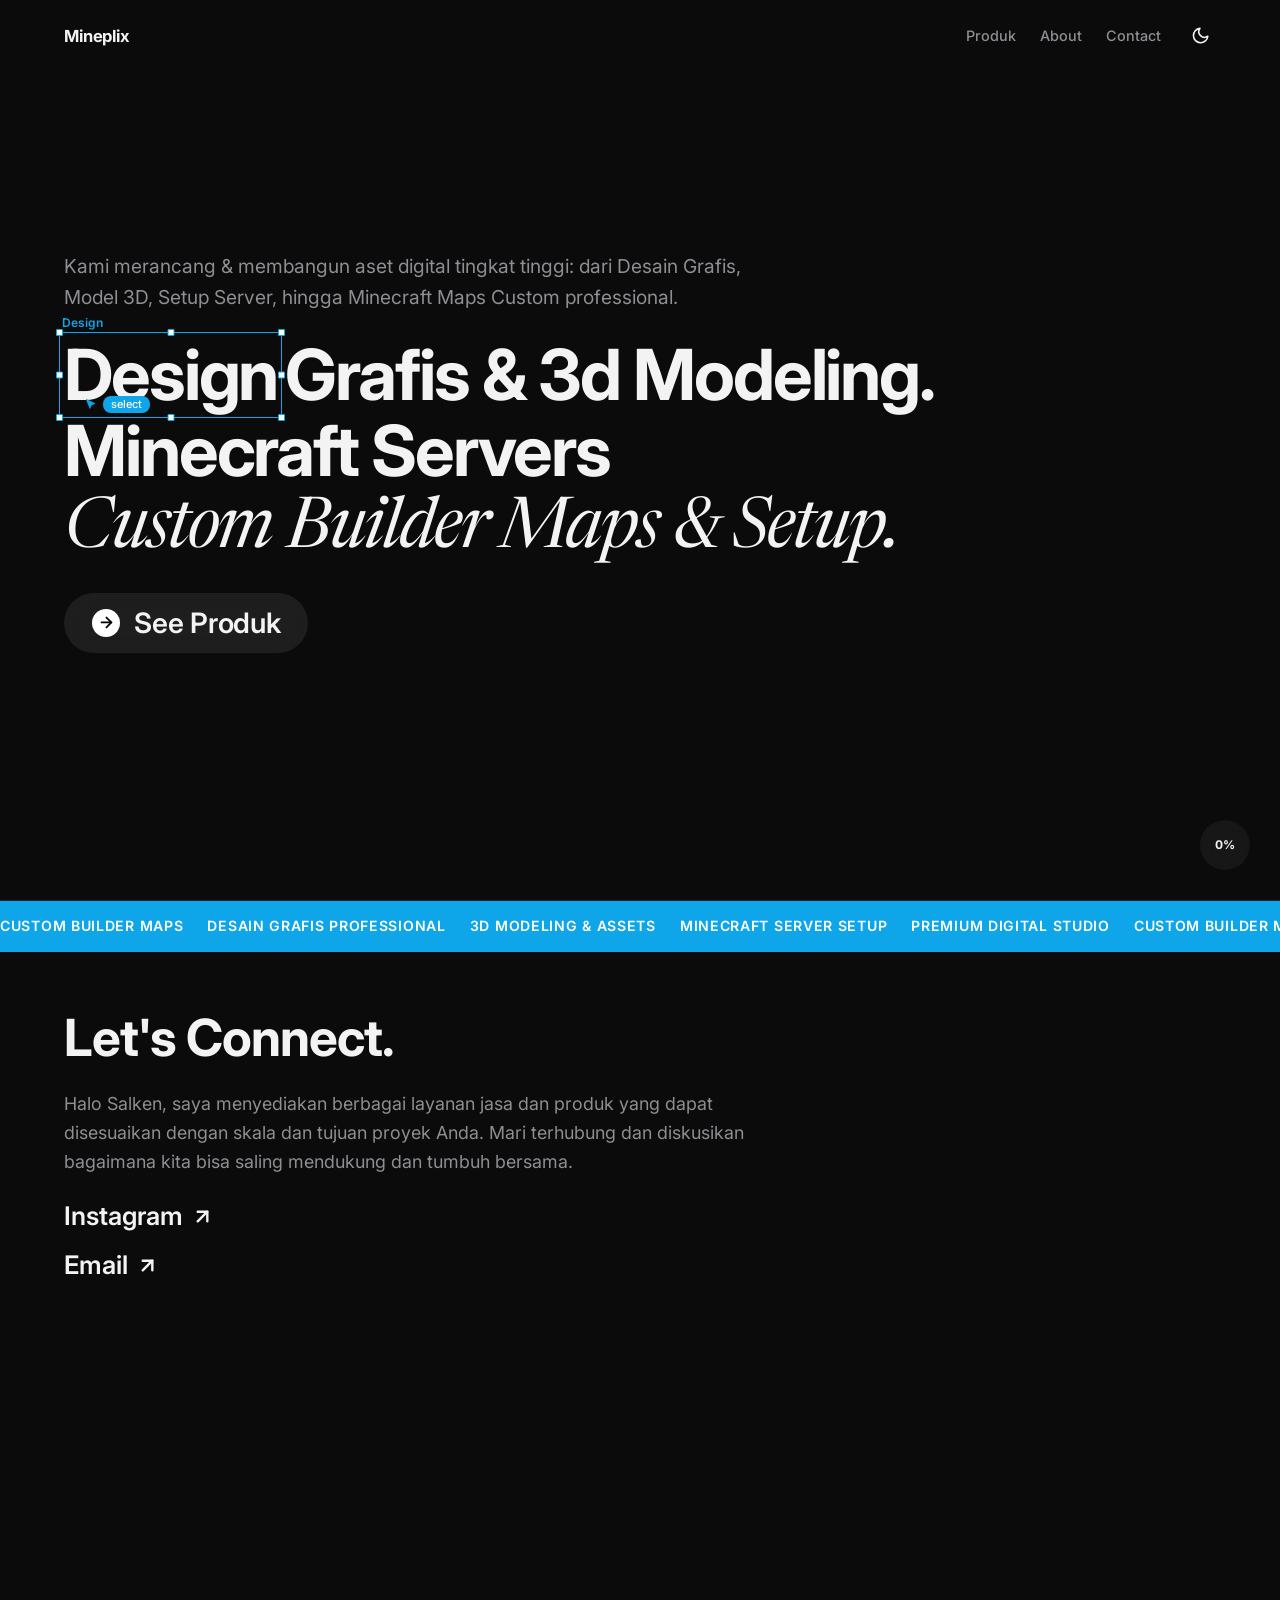
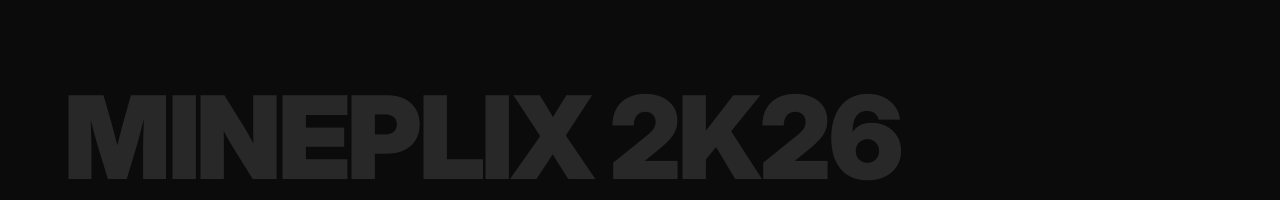
==== commit ac0fcade: "Update index.html" ====
--- a/index.html
+++ b/index.html
@@ -1,311 +1,678 @@
 <!DOCTYPE html>
-<html lang="id" data-theme="dark">
+<html lang="id">
 <head>
     <meta charset="UTF-8">
     <meta name="viewport" content="width=device-width, initial-scale=1.0">
+    <title>Mineplix — Studio & Store</title>
     <link rel="preconnect" href="https://fonts.googleapis.com">
     <link rel="preconnect" href="https://fonts.gstatic.com" crossorigin>
-    <link href="https://fonts.googleapis.com/css2?family=Plus+Jakarta+Sans:wght@300;400;500;600;700;800&family=Space+Grotesk:wght@500;700&display=swap" rel="stylesheet">
-  <link rel="stylesheet" href="styles.css">
+    <link href="https://fonts.googleapis.com/css2?family=Inter:wght@300;400;500;600;700;800;900&family=Newsreader:ital,opsz,wght@1,6..72,400;1,500&display=swap" rel="stylesheet">
+    <style>
+        :root {
+            --bg-color: #0b0b0c;
+            --text-main: #f3f3f3;
+            --text-muted: #8e8e93;
+            --accent-blue: #007aff;
+            --figma-blue: #0ea5e9;
+            --radius-sm: 4px;
+            --radius-md: 8px;
+            --radius-lg: 12px;
+            --radius-full: 9999px;
+            --font-sans: 'Inter', -apple-system, BlinkMacSystemFont, "Segoe UI", Roboto, sans-serif;
+            --font-serif: 'Newsreader', serif;
+            --card-bg: #161618;
+            --border-color: rgba(255, 255, 255, 0.1);
+            --brand-footer-color: rgba(255, 255, 255, 0.12);
+            --btn-bg: rgba(255, 255, 255, 0.08);
+            --btn-border: rgba(255, 255, 255, 0.15);
+            --icon-bg: #ffffff;
+            --icon-color: #000000;
+            --selection-bg: #007aff;
+            --selection-text: #ffffff;
+        }
+
+        [data-theme="light"] {
+            --bg-color: #fbfbfd;
+            --text-main: #1d1d1f;
+            --text-muted: #6e6e73;
+            --accent-blue: #007aff;
+            --figma-blue: #0ea5e9;
+            --card-bg: #f0f0f2;
+            --border-color: rgba(0, 0, 0, 0.1);
+            --brand-footer-color: rgba(0, 0, 0, 0.12);
+            --btn-bg: rgba(0, 0, 0, 0.05);
+            --btn-border: rgba(0, 0, 0, 0.12);
+            --icon-bg: #1d1d1f;
+            --icon-color: #ffffff;
+            --selection-bg: #007aff;
+            --selection-text: #ffffff;
+        }
+
+        * {
+            margin: 0;
+            padding: 0;
+            box-sizing: border-box;
+            transition: background-color 0.4s ease, color 0.4s ease, border-color 0.4s ease, fill 0.4s ease, stroke 0.4s ease;
+        }
+
+        ::selection {
+            background-color: var(--selection-bg);
+            color: var(--selection-text);
+        }
+
+        ::-moz-selection {
+            background-color: var(--selection-bg);
+            color: var(--selection-text);
+        }
+
+        html {
+            scroll-behavior: smooth;
+            height: 100%;
+        }
+
+        body {
+            background-color: var(--bg-color);
+            color: var(--text-main);
+            font-family: var(--font-sans);
+            line-height: 1.6;
+            -webkit-font-smoothing: antialiased;
+            overflow-x: hidden;
+            margin: 0;
+        }
+
+        .actionable {
+            transition: transform 0.15s ease, opacity 0.2s ease, color 0.2s ease, background-color 0.4s ease, border-color 0.4s ease;
+            display: inline-flex;
+            align-items: center;
+        }
+
+        .actionable:active {
+            transform: scale(0.95) !important;
+        }
+
+        .container {
+            max-width: 1200px;
+            margin: 0 auto;
+            padding: 0 24px;
+            width: 100%;
+        }
+
+        header {
+            position: fixed;
+            top: 0;
+            left: 0;
+            width: 100%;
+            z-index: 100;
+            background-color: var(--bg-color);
+        }
+
+        .nav-container {
+            display: flex;
+            justify-content: space-between;
+            align-items: center;
+            height: clamp(60px, 8vh, 72px);
+        }
+
+        .brand-logo {
+            font-size: clamp(1rem, 1.3vw, 1.25rem);
+            font-weight: 700;
+            letter-spacing: -0.01em;
+            color: var(--text-main);
+        }
+
+        .nav-right {
+            display: flex;
+            align-items: center;
+            gap: clamp(16px, 2vw, 24px);
+        }
+
+        .nav-links {
+            display: flex;
+            align-items: center;
+            gap: clamp(16px, 2vw, 24px);
+            list-style: none;
+        }
+
+        .nav-links .nav-item {
+            font-size: clamp(0.9rem, 1.1vw, 1.05rem);
+            font-weight: 500;
+            color: var(--text-muted);
+        }
+
+        .nav-links .nav-item:hover {
+            color: var(--text-main);
+        }
+
+        .theme-btn {
+            background: none;
+            border: none;
+            color: var(--text-main);
+            padding: 6px;
+            display: flex;
+            align-items: center;
+            justify-content: center;
+            border-radius: var(--radius-full);
+        }
+
+        .theme-btn svg {
+            width: clamp(18px, 1.5vw, 22px);
+            height: clamp(18px, 1.5vw, 22px);
+        }
+
+        .section-hero {
+            position: fixed;
+            top: 0;
+            left: 0;
+            width: 100%;
+            height: 100vh;
+            display: flex;
+            align-items: center;
+            z-index: 1;
+            background-color: var(--bg-color);
+        }
+
+        .hero {
+            padding-top: 40px;
+            width: 100%;
+        }
+
+        .hero-sub {
+            font-size: clamp(1.05rem, 1.5vw, 1.35rem);
+            color: var(--text-muted);
+            max-width: 720px;
+            margin-bottom: 24px;
+            font-weight: 400;
+            line-height: 1.6;
+        }
+
+        .hero-btn {
+            display: inline-flex;
+            align-items: center;
+            padding: 16px 28px;
+            background-color: var(--btn-bg);
+            border-radius: var(--radius-full);
+            gap: 0.5em;
+            margin-top: 24px;
+            margin-bottom: 36px;
+            backdrop-filter: blur(10px);
+            -webkit-backdrop-filter: blur(10px);
+            font-size: clamp(1.2rem, 2.2vw, 1.8rem);
+        }
+
+        .hero-btn-icon {
+            width: 1em;
+            height: 1em;
+            font-size: inherit;
+            border-radius: 50%;
+            background-color: var(--icon-bg);
+            color: var(--icon-color);
+            display: flex;
+            align-items: center;
+            justify-content: center;
+            flex-shrink: 0;
+        }
+
+        .hero-btn-icon svg,
+        .hero-btn-icon i {
+            width: 0.6em;
+            height: 0.6em;
+            font-size: inherit;
+        }
+
+        .hero-btn-text {
+            font-size: inherit;
+            font-weight: 600;
+            color: var(--text-main);
+            letter-spacing: -0.01em;
+            line-height: 1;
+        }
+
+        .hero-title {
+            font-size: clamp(2.4rem, 5.5vw, 4.8rem);
+            font-weight: 700;
+            line-height: 1.08;
+            letter-spacing: -0.03em;
+        }
+
+        .hero-title .serif-italic {
+            font-family: var(--font-serif);
+            font-weight: 400;
+            font-style: italic;
+            display: block;
+            margin-top: 4px;
+        }
+
+        .figma-selection-wrapper {
+            position: relative;
+            display: inline-block;
+            margin-right: 8px;
+        }
+
+        .figma-tag {
+            position: absolute;
+            top: -20px;
+            left: -2px;
+            font-size: clamp(0.75rem, 0.9vw, 0.85rem);
+            font-weight: 600;
+            color: var(--figma-blue);
+            font-family: var(--font-sans);
+            letter-spacing: 0;
+            line-height: 1;
+        }
+
+        .figma-box {
+            position: relative;
+            outline: 1.5px solid var(--figma-blue);
+            outline-offset: 4px;
+            display: inline-block;
+        }
+
+        .figma-handle {
+            position: absolute;
+            width: 7px;
+            height: 7px;
+            background: #ffffff;
+            border: 1.5px solid var(--figma-blue);
+            border-radius: 1px;
+            z-index: 2;
+        }
+
+        .figma-handle.tl { top: -8px; left: -8px; }
+        .figma-handle.tc { top: -8px; left: 50%; transform: translateX(-50%); }
+        .figma-handle.tr { top: -8px; right: -8px; }
+        .figma-handle.ml { top: 50%; left: -8px; transform: translateY(-50%); }
+        .figma-handle.mr { top: 50%; right: -8px; transform: translateY(-50%); }
+        .figma-handle.bl { bottom: -8px; left: -8px; }
+        .figma-handle.bc { bottom: -8px; left: 50%; transform: translateX(-50%); }
+        .figma-handle.br { bottom: -8px; right: -8px; }
+
+        .figma-cursor-badge {
+            position: absolute;
+            bottom: 0;
+            left: 20px;
+            z-index: 5;
+            display: flex;
+            align-items: center;
+            gap: 5px;
+            pointer-events: none;
+        }
+
+        .figma-cursor {
+            width: 14px;
+            height: 14px;
+            color: var(--figma-blue);
+            flex-shrink: 0;
+        }
+
+        .figma-badge-pill {
+            background-color: var(--figma-blue);
+            color: #ffffff;
+            font-family: var(--font-sans);
+            font-size: 11px;
+            font-weight: 500;
+            letter-spacing: 0;
+            padding: 3px 8px;
+            border-radius: var(--radius-md);
+            white-space: nowrap;
+            line-height: 1;
+        }
+
+        .hero-spacer {
+            height: 100vh;
+            width: 100%;
+        }
+
+        .section-footer {
+            height: 100vh;
+            min-height: 100vh;
+            display: flex;
+            flex-direction: column;
+            justify-content: space-between;
+            position: relative;
+            z-index: 10;
+            background-color: var(--bg-color);
+            border-top: 1px solid var(--border-color);
+        }
+
+        .ticker-bar {
+            width: 100%;
+            background-color: var(--figma-blue);
+            padding: 14px 0;
+            overflow: hidden;
+            white-space: nowrap;
+            display: flex;
+            flex-shrink: 0;
+        }
+
+        .ticker-track {
+            display: flex;
+            gap: 0;
+            width: max-content;
+            animation: scrollRight 25s linear infinite;
+        }
+
+        .ticker-content {
+            display: flex;
+            align-items: center;
+            gap: 24px;
+            padding-right: 24px;
+        }
+
+        .ticker-item {
+            font-size: clamp(0.85rem, 1.1vw, 1.05rem);
+            font-weight: 600;
+            letter-spacing: 0.05em;
+            text-transform: uppercase;
+            color: #ffffff;
+            display: inline-flex;
+            align-items: center;
+            gap: 24px;
+        }
+
+        @keyframes scrollRight {
+            0% {
+                transform: translateX(-50%);
+            }
+            100% {
+                transform: translateX(0%);
+            }
+        }
+
+        footer {
+            flex: 1;
+            display: flex;
+            flex-direction: column;
+            justify-content: space-between;
+            padding-top: clamp(30px, 5vh, 60px);
+            padding-bottom: 0;
+            overflow: hidden;
+        }
+
+        .footer-content {
+            width: 100%;
+        }
+
+        .footer-title {
+            font-size: clamp(2.5rem, 4vw, 4rem);
+            font-weight: 700;
+            margin-bottom: 12px;
+            letter-spacing: -0.02em;
+        }
+
+        .footer-desc {
+            font-size: clamp(1.05rem, 1.4vw, 1.3rem);
+            color: var(--text-muted);
+            max-width: 680px;
+            line-height: 1.6;
+            margin-bottom: 20px;
+        }
+
+        .footer-links {
+            display: flex;
+            flex-direction: column;
+            gap: 8px;
+        }
+
+        .footer-link-item {
+            font-size: clamp(1.4rem, 2vw, 2.2rem);
+            font-weight: 600;
+            display: inline-flex;
+            align-items: center;
+            gap: 8px;
+            width: fit-content;
+            color: var(--text-main);
+            text-decoration: none;
+        }
+
+        .footer-link-item svg {
+            width: clamp(20px, 1.8vw, 28px);
+            height: clamp(20px, 1.8vw, 28px);
+            stroke-width: 2.5;
+        }
+
+        .footer-bottom {
+            display: flex;
+            align-items: center;
+            justify-content: center;
+            width: 100%;
+            padding-top: 10px;
+            padding-bottom: 10px;
+            overflow: hidden;
+        }
+
+        .footer-brand-text {
+            font-size: clamp(2.5rem, 9vw, 16rem);
+            font-weight: 900;
+            text-transform: uppercase;
+            letter-spacing: -0.03em;
+            color: var(--brand-footer-color);
+            white-space: nowrap;
+            line-height: 0.9;
+            width: 100%;
+        }
+
+        .scroll-top-btn {
+            position: fixed;
+            bottom: 30px;
+            right: 30px;
+            width: 50px;
+            height: 50px;
+            border-radius: 50%;
+            background-color: rgba(255, 255, 255, 0.05);
+            backdrop-filter: blur(8px);
+            -webkit-backdrop-filter: blur(8px);
+            color: var(--text-main);
+            display: flex;
+            align-items: center;
+            justify-content: center;
+            z-index: 99;
+            font-size: 0.75rem;
+            font-weight: 700;
+        }
+      
+        .scroll-top-btn svg {
+            display: none;
+            width: 20px;
+            height: 20px;
+        }
+
+        .scroll-top-btn.completed svg {
+            display: block;
+        }
+
+        .scroll-top-btn.completed .scroll-text {
+            display: none;
+        }
+    </style>
 </head>
 <body>
 
-    <div class="ambient-bg">
-        <div class="orb orb-1"></div>
-        <div class="orb orb-2"></div>
-    </div>
-
-    <div class="navbar-wrapper">
-        <nav class="navbar">
-            <a href="index.html" class="logo">Mineplix Studio</a>
-
-            <ul class="desktop-links">
-                <li><a href="index.html" class="nav-link active">Home</a></li>
-                <li><a href="produk.html" class="nav-link">Produk</a></li>
-                <li><a href="portofolio.html" class="nav-link">Portofolio</a></li>
-                <li><a href="komunitas.html" class="nav-link">Komunitas</a></li>
-                <li>
-                    <button class="theme-toggle-btn" onclick="toggleTheme()" title="Ganti Mode Terang/Gelap">
-                        <svg class="theme-icon-sun" style="width:18px; height:18px; display:none;" viewBox="0 0 24 24" fill="none" stroke="currentColor" stroke-width="2" stroke-linecap="round" stroke-linejoin="round"><circle cx="12" cy="12" r="4"/><path d="M12 2v2"/><path d="M12 20v2"/><path d="m4.93 4.93 1.41 1.41"/><path d="m17.66 17.66 1.41 1.41"/><path d="M2 12h2"/><path d="M20 12h2"/><path d="m6.34 17.66-1.41 1.41"/><path d="m19.07 4.93-1.41 1.41"/></svg>
-                        <svg class="theme-icon-moon" style="width:18px; height:18px;" viewBox="0 0 24 24" fill="none" stroke="currentColor" stroke-width="2" stroke-linecap="round" stroke-linejoin="round"><path d="M12 3a6 6 0 0 0 9 9 9 9 0 1 1-9-9Z"/></svg>
-                    </button>
-                </li>
-            </ul>
-
-            <button class="theme-toggle-btn mobile-theme-btn" onclick="toggleTheme()" title="Ganti Mode Terang/Gelap">
-                <svg class="theme-icon-sun-mob" style="width:18px; height:18px; display:none;" viewBox="0 0 24 24" fill="none" stroke="currentColor" stroke-width="2" stroke-linecap="round" stroke-linejoin="round"><circle cx="12" cy="12" r="4"/><path d="M12 2v2"/><path d="M12 20v2"/><path d="m4.93 4.93 1.41 1.41"/><path d="m17.66 17.66 1.41 1.41"/><path d="M2 12h2"/><path d="M20 12h2"/><path d="m6.34 17.66-1.41 1.41"/><path d="m19.07 4.93-1.41 1.41"/></svg>
-                <svg class="theme-icon-moon-mob" style="width:18px; height:18px;" viewBox="0 0 24 24" fill="none" stroke="currentColor" stroke-width="2" stroke-linecap="round" stroke-linejoin="round"><path d="M12 3a6 6 0 0 0 9 9 9 9 0 1 1-9-9Z"/></svg>
-            </button>
-        </nav>
-    </div>
-
-    <div class="bottom-nav">
-        <a href="index.html" class="bottom-nav-item active">
-            <svg style="width:20px; height:20px;" viewBox="0 0 24 24" fill="none" stroke="currentColor" stroke-width="2" stroke-linecap="round" stroke-linejoin="round"><path d="m3 9 9-7 9 7v11a2 2 0 0 1-2 2H5a2 2 0 0 1-2-2z"/><polyline points="9 22 9 12 15 12 15 22"/></svg>
-            <span>Home</span>
-        </a>
-        <a href="produk.html" class="bottom-nav-item">
-            <svg style="width:20px; height:20px;" viewBox="0 0 24 24" fill="none" stroke="currentColor" stroke-width="2" stroke-linecap="round" stroke-linejoin="round"><path d="M6 2 3 6v14a2 2 0 0 0 2 2h14a2 2 0 0 0 2-2V6l-3-4Z"/><line x1="3" x2="21" y1="6" y2="6"/><path d="M16 10a4 4 0 0 1-8 0"/></svg>
-            <span>Produk</span>
-        </a>
-        <a href="portofolio.html" class="bottom-nav-item">
-            <svg style="width:20px; height:20px;" viewBox="0 0 24 24" fill="none" stroke="currentColor" stroke-width="2" stroke-linecap="round" stroke-linejoin="round"><rect width="20" height="14" x="2" y="7" rx="2" ry="2"/><path d="M16 21V5a2 2 0 0 0-2-2h-4a2 2 0 0 0-2 2v16"/></svg>
-            <span>Portofolio</span>
-        </a>
-        <a href="komunitas.html" class="bottom-nav-item">
-            <svg style="width:20px; height:20px;" viewBox="0 0 24 24" fill="none" stroke="currentColor" stroke-width="2" stroke-linecap="round" stroke-linejoin="round"><path d="M16 21v-2a4 4 0 0 0-4-4H6a4 4 0 0 0-4 4v2"/><circle cx="9" cy="7" r="4"/><path d="M22 21v-2a4 4 0 0 0-3-3.87"/><path d="M16 3.13a4 4 0 0 1 0 7.75"/></svg>
-            <span>Komunitas</span>
-        </a>
-    </div>
-
-    <section class="hero" id="home">
-        <div class="container">
-            
-            <h1 class="hero-title">
-                Create Your Design, Builds Your Minecraft Maps And Setups Your Server!</span>
-            </h1>
-            
-            <p class="hero-subtitle">
-                Buat Komunitas dan Ide mu!
-            </p>
-
-            <div class="hero-cta-group">
-                <a href="produk.html" class="btn-bubble btn-bubble-accent">
-                    Pesan Sekarang
-                    <svg style="width:18px; height:18px;" viewBox="0 0 24 24" fill="none" stroke="currentColor" stroke-width="2" stroke-linecap="round" stroke-linejoin="round"><path d="M5 12h14"/><path d="m12 5 7 7-7 7"/></svg>
-                </a>
-                <a href="komunitas.html" class="btn-bubble">
-                    Konsultasi Gratis
-                </a>
-            </div>
-        </div>
-    </section>
-
-    <section class="section" id="products">
-        <div class="container">
-            <div class="section-header">
-                <h2 class="section-title">Populer Produk</h2>
-                <p class="section-desc">Pilihan Produk unggulan dan Jasa layanan favorit.</p>
-            </div>
-
-            <div class="products-grid">
-                <div class="bubble-card">
-                    <div class="card-preview">
-                        <span class="card-badge">POPULER</span>
-                        <svg style="width:36px; height:36px; color:var(--accent-primary);" viewBox="0 0 24 24" fill="none" stroke="currentColor" stroke-width="2" stroke-linecap="round" stroke-linejoin="round"><path d="M6 2 3 6v14a2 2 0 0 0 2 2h14a2 2 0 0 0 2-2V6l-3-4Z"/><line x1="3" x2="21" y1="6" y2="6"/><path d="M16 10a4 4 0 0 1-8 0"/></svg>
-                    </div>
-                    <div class="card-body">
-                        <div class="card-title-row">
-                            <h3 class="card-title">Builder Maps</h3>
-                            <div class="card-price">Rp 5k - 500k</div>
-                        </div>
-                        <p class="card-desc">Buat Maps area lobby dan arena lainya menjadi terbaik dan sesuai tema minecraft sever mu!</p>
-                        <div class="card-tags">
-                            <span class="tag-pill">Builders</span>
-                            <span class="tag-pill">Maps</span>
-                            <span class="tag-pill">Minecraft</span>
-                        </div>
-                        <div class="card-footer">
-                            <a href="produk.html" class="btn-card">
-                                Lihat
-                                <svg style="width:16px; height:16px;" viewBox="0 0 24 24" fill="none" stroke="currentColor" stroke-width="2" stroke-linecap="round" stroke-linejoin="round"><path d="M18 13v6a2 2 0 0 1-2 2H5a2 2 0 0 1-2-2V8a2 2 0 0 1 2-2h6"/><polyline points="15 3 21 3 21 9"/><line x1="10" x2="21" y1="14" y2="3"/></svg>
-                            </a>
-                        </div>
-                    </div>
+    <header>
+        <div class="container nav-container">
+            <div class="brand-logo actionable" onclick="navigateTo('/')">Mineplix</div>
+            <div class="nav-right">
+                <div class="nav-links">
+                    <div class="nav-item actionable" onclick="navigateTo('/produk')">Produk</div>
+                    <div class="nav-item actionable" onclick="navigateTo('/about')">About</div>
+                    <div class="nav-item actionable" onclick="navigateTo('/contact')">Contact</div>
                 </div>
-
-                <div class="bubble-card">
-                    <div class="card-preview">
-                        <span class="card-badge">POPULER</span>
-                        <svg style="width:36px; height:36px; color:var(--accent-primary);" viewBox="0 0 24 24" fill="none" stroke="currentColor" stroke-width="2" stroke-linecap="round" stroke-linejoin="round"><rect width="18" height="18" x="3" y="3" rx="2" ry="2"/><line x1="3" x2="21" y1="9" y2="9"/><line x1="9" x2="9" y1="21" y2="9"/></svg>
-                    </div>
-                    <div class="card-body">
-                        <div class="card-title-row">
-                            <h3 class="card-title">Design Grafis</h3>
-                            <div class="card-price">Rp 5k - 500k</div>
-                        </div>
-                        <p class="card-desc">Buat design komunitas atau bisnis mu! logo, ecomers dsb bahkan Resource packs dan modeling 3d minecraft/roblox sever.</p>
-                        <div class="card-tags">
-                            <span class="tag-pill">Design</span>
-                            <span class="tag-pill">Modeling 3d</span>
-                            <span class="tag-pill">Resource Packs</span>
-                        </div>
-                        <div class="card-footer">
-                            <a href="produk.html" class="btn-card">
-                                Lihat
-                                <svg style="width:16px; height:16px;" viewBox="0 0 24 24" fill="none" stroke="currentColor" stroke-width="2" stroke-linecap="round" stroke-linejoin="round"><path d="M18 13v6a2 2 0 0 1-2 2H5a2 2 0 0 1-2-2V8a2 2 0 0 1 2-2h6"/><polyline points="15 3 21 3 21 9"/><line x1="10" x2="21" y1="14" y2="3"/></svg>
-                            </a>
-                        </div>
-                    </div>
-                </div>
-
-                <div class="bubble-card">
-                    <div class="card-preview">
-                        <span class="card-badge">Beta Coming soon</span>
-                        <svg style="width:36px; height:36px; color:var(--accent-primary);" viewBox="0 0 24 24" fill="none" stroke="currentColor" stroke-width="2" stroke-linecap="round" stroke-linejoin="round"><polyline points="16 18 22 12 16 6"/><polyline points="8 6 2 12 8 18"/></svg>
-                    </div>
-                    <div class="card-body">
-                        <div class="card-title-row">
-                            <h3 class="card-title">Setups sever</h3>
-                            <div class="card-price">Rp 50k+</div>
-                        </div>
-                        <p class="card-desc">Jasa pembuatan Setups sever games dan website design.</p>
-                        <div class="card-tags">
-                            <span class="tag-pill">Server Setups</span>
-                            <span class="tag-pill">Website</span>
-                        </div>
-                        <div class="card-footer">
-                            <a href="produk.html" class="btn-card">
-                                Lihat
-                                <svg style="width:16px; height:16px;" viewBox="0 0 24 24" fill="none" stroke="currentColor" stroke-width="2" stroke-linecap="round" stroke-linejoin="round"><path d="M5 12h14"/><path d="m12 5 7 7-7 7"/></svg>
-                            </a>
-                        </div>
-                    </div>
-                </div>
-            </div>
-
-            <div class="more-products-container">
-                <a href="produk.html" class="btn-bubble">
-                    More Products
-                    <svg style="width:18px; height:18px;" viewBox="0 0 24 24" fill="none" stroke="currentColor" stroke-width="2" stroke-linecap="round" stroke-linejoin="round"><path d="m9 18 6-6-6-6"/></svg>
-                </a>
-            </div>
-        </div>
-    </section>
-
-    <section class="section" id="faq">
-        <div class="container">
-            <div class="section-header">
-                <h2 class="section-title">Pertanyaan Sering Diajukan</h2>
-                <p class="section-desc">Jawaban cepat seputar pemesanan tema dan layanan pengembangan website.</p>
-            </div>
-
-            <div class="faq-container">
-                <div class="faq-item">
-                    <div class="faq-header" onclick="toggleFaq(this)">
-                        <div class="faq-question">Builder Mc? bagaimana sistem untuk jasa custom nya?</div>
-                        <div class="faq-icon">
-                            <svg style="width:20px; height:20px;" viewBox="0 0 24 24" fill="none" stroke="currentColor" stroke-width="2" stroke-linecap="round" stroke-linejoin="round"><path d="m6 9 6 6 6-6"/></svg>
-                        </div>
-                    </div>
-                    <div class="faq-body">Anda Bisa mengisi from untuk deisgn ukuran dan dekorasi tambahanya lalu kami proses sketsa dasar anda bisa request tambahan untuk sketsa sebanyak 3x okeh dan pembayaran deal ketika proses build di server/map anda 30% untuk melanjutkan bereskan build yang anda pesan. <br>Note tambahan pengerjaan progress 1x24 jam kalo gak sibuk/ngantri kalo sibuk paling lama 4x24 jam
-                    </div>
-                </div>
-
-                <div class="faq-item">
-                    <div class="faq-header" onclick="toggleFaq(this)">
-                        <div class="faq-question">Design bagaimana sistem nya?</div>
-                        <div class="faq-icon">
-                            <svg style="width:20px; height:20px;" viewBox="0 0 24 24" fill="none" stroke="currentColor" stroke-width="2" stroke-linecap="round" stroke-linejoin="round"><path d="m6 9 6 6 6-6"/></svg>
-                        </div>
-                    </div>
-                    <div class="faq-body">Anda bisa request tema di from dan untuk revisi/request 3x okeh pembayaran ketika awal pemesanan di web okeh. <br>Note 2026 3d design blockbench dan teksture masih beta okeh pengerjaan design 1x24 kalo gak ngantri.
-                    </div>
-                </div>
-
-                <div class="faq-item">
-                    <div class="faq-header" onclick="toggleFaq(this)">
-                        <div class="faq-question">Setups server dan plugin?</div>
-                        <div class="faq-icon">
-                            <svg style="width:20px; height:20px;" viewBox="0 0 24 24" fill="none" stroke="currentColor" stroke-width="2" stroke-linecap="round" stroke-linejoin="round"><path d="m6 9 6 6 6-6"/></svg>
-                        </div>
-                    </div>
-                    <div class="faq-body">
-                       Masih dalam uji coba beta anda bisa pesan tapi pertimbangan :) i need staff yang bisa bikin plugin bagus custom open carrer.mineplix.id
-                    </div>
+                <div class="theme-btn actionable" id="themeToggle" title="Toggle Theme">
+                    <svg viewBox="0 0 24 24" fill="none" stroke="currentColor" stroke-width="2" stroke-linecap="round" stroke-linejoin="round">
+                        <path d="M21 12.79A9 9 0 1 1 11.21 3 7 7 0 0 0 21 12.79z"></path>
+                    </svg>
                 </div>
             </div>
         </div>
+    </header>
+
+    <section class="section-hero">
+        <main class="container">
+            <div class="hero">
+                <p class="hero-sub">
+                    Kami merancang & membangun aset digital tingkat tinggi: dari Desain Grafis, Model 3D, Setup Server, hingga Minecraft Maps Custom professional.
+                </p>
+                
+                <h1 class="hero-title">
+                    <span class="figma-selection-wrapper">
+                        <span class="figma-tag">Design</span>
+                        <span class="figma-box">
+                            Design
+                            <span class="figma-handle tl"></span>
+                            <span class="figma-handle tc"></span>
+                            <span class="figma-handle tr"></span>
+                            <span class="figma-handle ml"></span>
+                            <span class="figma-handle mr"></span>
+                            <span class="figma-handle bl"></span>
+                            <span class="figma-handle bc"></span>
+                            <span class="figma-handle br"></span>
+                            <span class="figma-cursor-badge">
+                                <svg class="figma-cursor" viewBox="0 0 24 24" fill="currentColor">
+                                    <path d="M3 3l7 18 3-7 7-3L3 3z"/>
+                                </svg>
+                                <span class="figma-badge-pill">select</span>
+                            </span>
+                        </span>
+                    </span>Grafis & 3d Modeling.<br>
+                    Minecraft Servers<br>
+                    <span class="serif-italic">Custom Builder Maps & Setup.</span>
+                </h1>
+            </div>
+
+            <div class="hero-btn actionable" onclick="navigateTo('/produk')">
+                <div class="hero-btn-icon">
+                    <svg viewBox="0 0 24 24" fill="none" stroke="currentColor" stroke-width="2.5" stroke-linecap="round" stroke-linejoin="round">
+                        <line x1="5" y1="12" x2="19" y2="12"></line>
+                        <polyline points="12 5 19 12 12 19"></polyline>
+                    </svg>
+                </div>
+                <span class="hero-btn-text">See Produk</span>
+            </div>
+        </main>
     </section>
 
-    <footer class="footer" id="contact">
-        <div class="container">
-
-            <div class="footer-grid">
-                <div class="footer-brand">
-                    <a href="index.html" class="logo">Mineplix Studio</a>
-                    <p>Penyedia Layanan Jasa sever dan produk, design, maps builder dan setups.</p>
+    <div class="hero-spacer"></div>
+
+    <section class="section-footer">
+        <div class="ticker-bar">
+            <div class="ticker-track">
+                <div class="ticker-content">
+                    <span class="ticker-item">Custom Builder Maps</span>
+                    <span class="ticker-item">Desain Grafis Professional</span>
+                    <span class="ticker-item">3D Modeling & Assets</span>
+                    <span class="ticker-item">Minecraft Server Setup</span>
+                    <span class="ticker-item">Premium Digital Studio</span>
                 </div>
-
-                <div>
-                    <h4 class="footer-col-title">Produk</h4>
-                    <ul class="footer-links">
-                        <li><a href="produk.html">Maps Minecraft</a></li>
-                        <li><a href="produk.html">Resource Design server mc</a></li>
-                        <li><a href="produk.html">Plugin sever - beta</a></li>
-                    </ul>
-                </div>
-
-                <div>
-                    <h4 class="footer-col-title">Layanan</h4>
-                    <ul class="footer-links">
-                        <li><a href="produk.html">Builder Maps Minecraft</a></li>
-                      <li><a href="produk.html">Design Grafis</a></li>
-                      <li><a href="produk.html">Custom Web Design - beta</a></li>
-                      <li><a href="produk.html">Setups Server - beta</a></li>
-                    </ul>
-                </div>
-
-                <div>
-                    <h4 class="footer-col-title">Komunitas</h4>
-                    <ul class="footer-links">
-                        <li><a href="komunitas.html">Discord Server</a></li>
-                    </ul>
+                <div class="ticker-content">
+                    <span class="ticker-item">Custom Builder Maps</span>
+                    <span class="ticker-item">Desain Grafis Professional</span>
+                    <span class="ticker-item">3D Modeling & Assets</span>
+                    <span class="ticker-item">Minecraft Server Setup</span>
+                    <span class="ticker-item">Premium Digital Studio</span>
                 </div>
             </div>
-
-            <div class="footer-bottom">
-                <div>&copy; 2026 Mineplix Studio. All rights reserved.</div>
-                <div class="social-links">
-                    <a href="#" class="social-icon" aria-label="Instagram">
-                        <svg style="width:16px; height:16px;" viewBox="0 0 24 24" fill="none" stroke="currentColor" stroke-width="2" stroke-linecap="round" stroke-linejoin="round"><rect width="20" height="20" x="2" y="2" rx="5" ry="5"/><path d="M16 11.37A4 4 0 1 1 12.63 8 4 4 0 0 1 16 11.37z"/><line x1="17.5" x2="17.51" y1="6.5" y2="6.5"/></svg>
+        </div>
+
+        <footer>
+            <div class="container footer-content">
+                <h2 class="footer-title">Let's Connect.</h2>
+                <p class="footer-desc">
+                    Halo Salken, saya menyediakan berbagai layanan jasa dan produk yang dapat disesuaikan dengan skala dan tujuan proyek Anda. Mari terhubung dan diskusikan bagaimana kita bisa saling mendukung dan tumbuh bersama.
+                </p>
+                
+                <div class="footer-links">
+                    <a href="https://www.instagram.com/itzyga.mine?igsh=MXBvcjJ4ZWxjMjFvbw==" target="_blank" rel="noopener noreferrer" class="footer-link-item actionable">
+                        Instagram 
+                        <svg viewBox="0 0 24 24" fill="none" stroke="currentColor" stroke-linecap="round" stroke-linejoin="round"><line x1="7" y1="17" x2="17" y2="7"></line><polyline points="7 7 17 7 17 17"></polyline></svg>
+                    </a>
+                    <a href="mailto:mineplixhelp@gmail.com" class="footer-link-item actionable">
+                        Email 
+                        <svg viewBox="0 0 24 24" fill="none" stroke="currentColor" stroke-linecap="round" stroke-linejoin="round"><line x1="7" y1="17" x2="17" y2="7"></line><polyline points="7 7 17 7 17 17"></polyline></svg>
                     </a>
                 </div>
             </div>
 
-        </div>
-    </footer>
+            <div class="container footer-bottom">
+                <span class="footer-brand-text">MINEPLIX 2K26</span>
+            </div>
+        </footer>
+    </section>
+
+    <div class="scroll-top-btn actionable" id="scrollTopBtn" title="Scroll to Top" onclick="scrollToTop()">
+        <span class="scroll-text" id="scrollPercent">0%</span>
+        <svg viewBox="0 0 24 24" fill="none" stroke="currentColor" stroke-width="2.5" stroke-linecap="round" stroke-linejoin="round">
+            <polyline points="18 15 12 9 6 15"></polyline>
+        </svg>
+    </div>
 
     <script>
-        function toggleFaq(element) {
-            const faqItem = element.parentElement;
-            const isActive = faqItem.classList.contains('active');
+        function navigateTo(url) {
+            window.location.href = url;
+        }
+
+        function scrollToTop() {
+            window.scrollTo({
+                top: 0,
+                behavior: 'smooth'
+            });
+        }
+
+        const themeBtn = document.getElementById('themeToggle');
+        const sunIcon = `<svg viewBox="0 0 24 24" fill="none" stroke="currentColor" stroke-width="2" stroke-linecap="round" stroke-linejoin="round"><circle cx="12" cy="12" r="5"></circle><line x1="12" y1="1" x2="12" y2="3"></line><line x1="12" y1="21" x2="12" y2="23"></line><line x1="4.22" y1="4.22" x2="5.64" y2="5.64"></line><line x1="18.36" y1="18.36" x2="19.78" y2="19.78"></line><line x1="1" y1="12" x2="3" y2="12"></line><line x1="21" y1="12" x2="23" y2="12"></line><line x1="4.22" y1="19.78" x2="5.64" y2="18.36"></line><line x1="18.36" y1="5.64" x2="19.78" y2="4.22"></line></svg>`;
+        const moonIcon = `<svg viewBox="0 0 24 24" fill="none" stroke="currentColor" stroke-width="2" stroke-linecap="round" stroke-linejoin="round"><path d="M21 12.79A9 9 0 1 1 11.21 3 7 7 0 0 0 21 12.79z"></path></svg>`;
+
+        let isDark = true;
+
+        themeBtn.addEventListener('click', () => {
+            isDark = !isDark;
+            if (isDark) {
+                document.documentElement.removeAttribute('data-theme');
+                themeBtn.innerHTML = moonIcon;
+            } else {
+                document.documentElement.setAttribute('data-theme', 'light');
+                themeBtn.innerHTML = sunIcon;
+            }
+        });
+
+        const scrollTopBtn = document.getElementById('scrollTopBtn');
+        const scrollPercentText = document.getElementById('scrollPercent');
+
+        window.addEventListener('scroll', () => {
+            const scrollTop = window.scrollY;
+            const docHeight = document.documentElement.scrollHeight - window.innerHeight;
             
-            document.querySelectorAll('.faq-item').forEach(item => {
-                item.classList.remove('active');
-            });
-
-            if (!isActive) {
-                faqItem.classList.add('active');
+            let scrollPercent = 0;
+            if (docHeight > 0) {
+                scrollPercent = Math.round((scrollTop / docHeight) * 100);
             }
-        }
-
-        function toggleTheme() {
-            const htmlTag = document.documentElement;
-            const currentTheme = htmlTag.getAttribute('data-theme');
-            const newTheme = currentTheme === 'dark' ? 'light' : 'dark';
-            
-            htmlTag.setAttribute('data-theme', newTheme);
-            localStorage.setItem('theme', newTheme);
-            updateThemeIcons(newTheme);
-        }
-
-        function updateThemeIcons(theme) {
-            const sunIcons = document.querySelectorAll('.theme-icon-sun, .theme-icon-sun-mob');
-            const moonIcons = document.querySelectorAll('.theme-icon-moon, .theme-icon-moon-mob');
-
-            if (theme === 'light') {
-                sunIcons.forEach(el => el.style.display = 'block');
-                moonIcons.forEach(el => el.style.display = 'none');
+
+            if (scrollPercent >= 100) {
+                scrollTopBtn.classList.add('completed');
             } else {
-                sunIcons.forEach(el => el.style.display = 'none');
-                moonIcons.forEach(el => el.style.display = 'block');
+                scrollTopBtn.classList.remove('completed');
+                scrollPercentText.textContent = `${scrollPercent}%`;
             }
-        }
-
-        const savedTheme = localStorage.getItem('theme') || 'dark';
-        document.documentElement.setAttribute('data-theme', savedTheme);
-        updateThemeIcons(savedTheme);
+        });
+
+        document.addEventListener('contextmenu', (e) => e.preventDefault());
+
+        document.addEventListener('keydown', (e) => {
+            if (
+                e.key === 'F12' ||
+                (e.ctrlKey && e.shiftKey && (e.key === 'I' || e.key === 'i' || e.key === 'J' || e.key === 'j' || e.key === 'C' || e.key === 'c')) ||
+                (e.ctrlKey && (e.key === 'U' || e.key === 'u' || e.key === 'S' || e.key === 's'))
+            ) {
+                e.preventDefault();
+            }
+        });
+
+        setInterval(() => {
+            const startTime = performance.now();
+            debugger;
+            const endTime = performance.now();
+            if (endTime - startTime > 100) {
+                document.body.innerHTML = '';
+            }
+        }, 1000);
     </script>
 </body>
 </html>
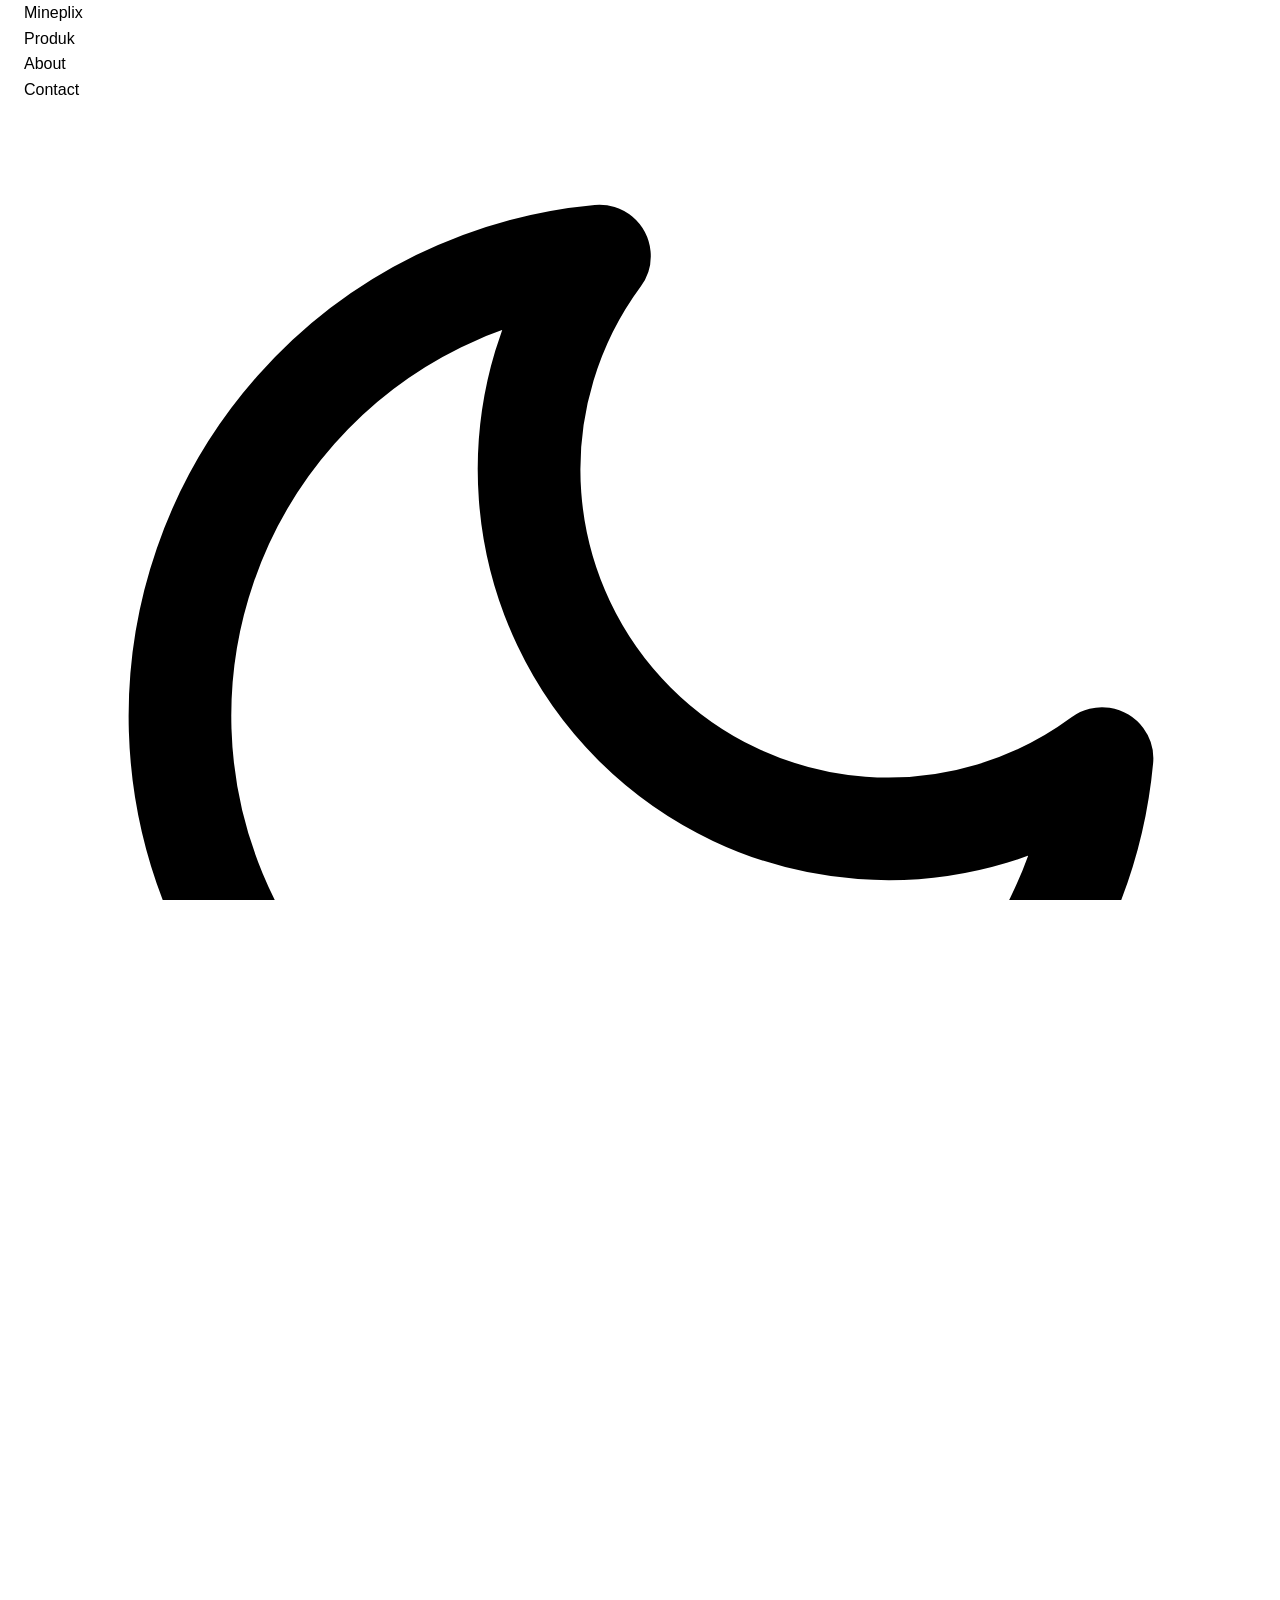
==== commit 7f805aa7: "Update index.html" ====
--- a/index.html
+++ b/index.html
@@ -7,483 +7,7 @@
     <link rel="preconnect" href="https://fonts.googleapis.com">
     <link rel="preconnect" href="https://fonts.gstatic.com" crossorigin>
     <link href="https://fonts.googleapis.com/css2?family=Inter:wght@300;400;500;600;700;800;900&family=Newsreader:ital,opsz,wght@1,6..72,400;1,500&display=swap" rel="stylesheet">
-    <style>
-        :root {
-            --bg-color: #0b0b0c;
-            --text-main: #f3f3f3;
-            --text-muted: #8e8e93;
-            --accent-blue: #007aff;
-            --figma-blue: #0ea5e9;
-            --radius-sm: 4px;
-            --radius-md: 8px;
-            --radius-lg: 12px;
-            --radius-full: 9999px;
-            --font-sans: 'Inter', -apple-system, BlinkMacSystemFont, "Segoe UI", Roboto, sans-serif;
-            --font-serif: 'Newsreader', serif;
-            --card-bg: #161618;
-            --border-color: rgba(255, 255, 255, 0.1);
-            --brand-footer-color: rgba(255, 255, 255, 0.12);
-            --btn-bg: rgba(255, 255, 255, 0.08);
-            --btn-border: rgba(255, 255, 255, 0.15);
-            --icon-bg: #ffffff;
-            --icon-color: #000000;
-            --selection-bg: #007aff;
-            --selection-text: #ffffff;
-        }
-
-        [data-theme="light"] {
-            --bg-color: #fbfbfd;
-            --text-main: #1d1d1f;
-            --text-muted: #6e6e73;
-            --accent-blue: #007aff;
-            --figma-blue: #0ea5e9;
-            --card-bg: #f0f0f2;
-            --border-color: rgba(0, 0, 0, 0.1);
-            --brand-footer-color: rgba(0, 0, 0, 0.12);
-            --btn-bg: rgba(0, 0, 0, 0.05);
-            --btn-border: rgba(0, 0, 0, 0.12);
-            --icon-bg: #1d1d1f;
-            --icon-color: #ffffff;
-            --selection-bg: #007aff;
-            --selection-text: #ffffff;
-        }
-
-        * {
-            margin: 0;
-            padding: 0;
-            box-sizing: border-box;
-            transition: background-color 0.4s ease, color 0.4s ease, border-color 0.4s ease, fill 0.4s ease, stroke 0.4s ease;
-        }
-
-        ::selection {
-            background-color: var(--selection-bg);
-            color: var(--selection-text);
-        }
-
-        ::-moz-selection {
-            background-color: var(--selection-bg);
-            color: var(--selection-text);
-        }
-
-        html {
-            scroll-behavior: smooth;
-            height: 100%;
-        }
-
-        body {
-            background-color: var(--bg-color);
-            color: var(--text-main);
-            font-family: var(--font-sans);
-            line-height: 1.6;
-            -webkit-font-smoothing: antialiased;
-            overflow-x: hidden;
-            margin: 0;
-        }
-
-        .actionable {
-            transition: transform 0.15s ease, opacity 0.2s ease, color 0.2s ease, background-color 0.4s ease, border-color 0.4s ease;
-            display: inline-flex;
-            align-items: center;
-        }
-
-        .actionable:active {
-            transform: scale(0.95) !important;
-        }
-
-        .container {
-            max-width: 1200px;
-            margin: 0 auto;
-            padding: 0 24px;
-            width: 100%;
-        }
-
-        header {
-            position: fixed;
-            top: 0;
-            left: 0;
-            width: 100%;
-            z-index: 100;
-            background-color: var(--bg-color);
-        }
-
-        .nav-container {
-            display: flex;
-            justify-content: space-between;
-            align-items: center;
-            height: clamp(60px, 8vh, 72px);
-        }
-
-        .brand-logo {
-            font-size: clamp(1rem, 1.3vw, 1.25rem);
-            font-weight: 700;
-            letter-spacing: -0.01em;
-            color: var(--text-main);
-        }
-
-        .nav-right {
-            display: flex;
-            align-items: center;
-            gap: clamp(16px, 2vw, 24px);
-        }
-
-        .nav-links {
-            display: flex;
-            align-items: center;
-            gap: clamp(16px, 2vw, 24px);
-            list-style: none;
-        }
-
-        .nav-links .nav-item {
-            font-size: clamp(0.9rem, 1.1vw, 1.05rem);
-            font-weight: 500;
-            color: var(--text-muted);
-        }
-
-        .nav-links .nav-item:hover {
-            color: var(--text-main);
-        }
-
-        .theme-btn {
-            background: none;
-            border: none;
-            color: var(--text-main);
-            padding: 6px;
-            display: flex;
-            align-items: center;
-            justify-content: center;
-            border-radius: var(--radius-full);
-        }
-
-        .theme-btn svg {
-            width: clamp(18px, 1.5vw, 22px);
-            height: clamp(18px, 1.5vw, 22px);
-        }
-
-        .section-hero {
-            position: fixed;
-            top: 0;
-            left: 0;
-            width: 100%;
-            height: 100vh;
-            display: flex;
-            align-items: center;
-            z-index: 1;
-            background-color: var(--bg-color);
-        }
-
-        .hero {
-            padding-top: 40px;
-            width: 100%;
-        }
-
-        .hero-sub {
-            font-size: clamp(1.05rem, 1.5vw, 1.35rem);
-            color: var(--text-muted);
-            max-width: 720px;
-            margin-bottom: 24px;
-            font-weight: 400;
-            line-height: 1.6;
-        }
-
-        .hero-btn {
-            display: inline-flex;
-            align-items: center;
-            padding: 16px 28px;
-            background-color: var(--btn-bg);
-            border-radius: var(--radius-full);
-            gap: 0.5em;
-            margin-top: 24px;
-            margin-bottom: 36px;
-            backdrop-filter: blur(10px);
-            -webkit-backdrop-filter: blur(10px);
-            font-size: clamp(1.2rem, 2.2vw, 1.8rem);
-        }
-
-        .hero-btn-icon {
-            width: 1em;
-            height: 1em;
-            font-size: inherit;
-            border-radius: 50%;
-            background-color: var(--icon-bg);
-            color: var(--icon-color);
-            display: flex;
-            align-items: center;
-            justify-content: center;
-            flex-shrink: 0;
-        }
-
-        .hero-btn-icon svg,
-        .hero-btn-icon i {
-            width: 0.6em;
-            height: 0.6em;
-            font-size: inherit;
-        }
-
-        .hero-btn-text {
-            font-size: inherit;
-            font-weight: 600;
-            color: var(--text-main);
-            letter-spacing: -0.01em;
-            line-height: 1;
-        }
-
-        .hero-title {
-            font-size: clamp(2.4rem, 5.5vw, 4.8rem);
-            font-weight: 700;
-            line-height: 1.08;
-            letter-spacing: -0.03em;
-        }
-
-        .hero-title .serif-italic {
-            font-family: var(--font-serif);
-            font-weight: 400;
-            font-style: italic;
-            display: block;
-            margin-top: 4px;
-        }
-
-        .figma-selection-wrapper {
-            position: relative;
-            display: inline-block;
-            margin-right: 8px;
-        }
-
-        .figma-tag {
-            position: absolute;
-            top: -20px;
-            left: -2px;
-            font-size: clamp(0.75rem, 0.9vw, 0.85rem);
-            font-weight: 600;
-            color: var(--figma-blue);
-            font-family: var(--font-sans);
-            letter-spacing: 0;
-            line-height: 1;
-        }
-
-        .figma-box {
-            position: relative;
-            outline: 1.5px solid var(--figma-blue);
-            outline-offset: 4px;
-            display: inline-block;
-        }
-
-        .figma-handle {
-            position: absolute;
-            width: 7px;
-            height: 7px;
-            background: #ffffff;
-            border: 1.5px solid var(--figma-blue);
-            border-radius: 1px;
-            z-index: 2;
-        }
-
-        .figma-handle.tl { top: -8px; left: -8px; }
-        .figma-handle.tc { top: -8px; left: 50%; transform: translateX(-50%); }
-        .figma-handle.tr { top: -8px; right: -8px; }
-        .figma-handle.ml { top: 50%; left: -8px; transform: translateY(-50%); }
-        .figma-handle.mr { top: 50%; right: -8px; transform: translateY(-50%); }
-        .figma-handle.bl { bottom: -8px; left: -8px; }
-        .figma-handle.bc { bottom: -8px; left: 50%; transform: translateX(-50%); }
-        .figma-handle.br { bottom: -8px; right: -8px; }
-
-        .figma-cursor-badge {
-            position: absolute;
-            bottom: 0;
-            left: 20px;
-            z-index: 5;
-            display: flex;
-            align-items: center;
-            gap: 5px;
-            pointer-events: none;
-        }
-
-        .figma-cursor {
-            width: 14px;
-            height: 14px;
-            color: var(--figma-blue);
-            flex-shrink: 0;
-        }
-
-        .figma-badge-pill {
-            background-color: var(--figma-blue);
-            color: #ffffff;
-            font-family: var(--font-sans);
-            font-size: 11px;
-            font-weight: 500;
-            letter-spacing: 0;
-            padding: 3px 8px;
-            border-radius: var(--radius-md);
-            white-space: nowrap;
-            line-height: 1;
-        }
-
-        .hero-spacer {
-            height: 100vh;
-            width: 100%;
-        }
-
-        .section-footer {
-            height: 100vh;
-            min-height: 100vh;
-            display: flex;
-            flex-direction: column;
-            justify-content: space-between;
-            position: relative;
-            z-index: 10;
-            background-color: var(--bg-color);
-            border-top: 1px solid var(--border-color);
-        }
-
-        .ticker-bar {
-            width: 100%;
-            background-color: var(--figma-blue);
-            padding: 14px 0;
-            overflow: hidden;
-            white-space: nowrap;
-            display: flex;
-            flex-shrink: 0;
-        }
-
-        .ticker-track {
-            display: flex;
-            gap: 0;
-            width: max-content;
-            animation: scrollRight 25s linear infinite;
-        }
-
-        .ticker-content {
-            display: flex;
-            align-items: center;
-            gap: 24px;
-            padding-right: 24px;
-        }
-
-        .ticker-item {
-            font-size: clamp(0.85rem, 1.1vw, 1.05rem);
-            font-weight: 600;
-            letter-spacing: 0.05em;
-            text-transform: uppercase;
-            color: #ffffff;
-            display: inline-flex;
-            align-items: center;
-            gap: 24px;
-        }
-
-        @keyframes scrollRight {
-            0% {
-                transform: translateX(-50%);
-            }
-            100% {
-                transform: translateX(0%);
-            }
-        }
-
-        footer {
-            flex: 1;
-            display: flex;
-            flex-direction: column;
-            justify-content: space-between;
-            padding-top: clamp(30px, 5vh, 60px);
-            padding-bottom: 0;
-            overflow: hidden;
-        }
-
-        .footer-content {
-            width: 100%;
-        }
-
-        .footer-title {
-            font-size: clamp(2.5rem, 4vw, 4rem);
-            font-weight: 700;
-            margin-bottom: 12px;
-            letter-spacing: -0.02em;
-        }
-
-        .footer-desc {
-            font-size: clamp(1.05rem, 1.4vw, 1.3rem);
-            color: var(--text-muted);
-            max-width: 680px;
-            line-height: 1.6;
-            margin-bottom: 20px;
-        }
-
-        .footer-links {
-            display: flex;
-            flex-direction: column;
-            gap: 8px;
-        }
-
-        .footer-link-item {
-            font-size: clamp(1.4rem, 2vw, 2.2rem);
-            font-weight: 600;
-            display: inline-flex;
-            align-items: center;
-            gap: 8px;
-            width: fit-content;
-            color: var(--text-main);
-            text-decoration: none;
-        }
-
-        .footer-link-item svg {
-            width: clamp(20px, 1.8vw, 28px);
-            height: clamp(20px, 1.8vw, 28px);
-            stroke-width: 2.5;
-        }
-
-        .footer-bottom {
-            display: flex;
-            align-items: center;
-            justify-content: center;
-            width: 100%;
-            padding-top: 10px;
-            padding-bottom: 10px;
-            overflow: hidden;
-        }
-
-        .footer-brand-text {
-            font-size: clamp(2.5rem, 9vw, 16rem);
-            font-weight: 900;
-            text-transform: uppercase;
-            letter-spacing: -0.03em;
-            color: var(--brand-footer-color);
-            white-space: nowrap;
-            line-height: 0.9;
-            width: 100%;
-        }
-
-        .scroll-top-btn {
-            position: fixed;
-            bottom: 30px;
-            right: 30px;
-            width: 50px;
-            height: 50px;
-            border-radius: 50%;
-            background-color: rgba(255, 255, 255, 0.05);
-            backdrop-filter: blur(8px);
-            -webkit-backdrop-filter: blur(8px);
-            color: var(--text-main);
-            display: flex;
-            align-items: center;
-            justify-content: center;
-            z-index: 99;
-            font-size: 0.75rem;
-            font-weight: 700;
-        }
-      
-        .scroll-top-btn svg {
-            display: none;
-            width: 20px;
-            height: 20px;
-        }
-
-        .scroll-top-btn.completed svg {
-            display: block;
-        }
-
-        .scroll-top-btn.completed .scroll-text {
-            display: none;
-        }
-    </style>
+    <link rel="stylesheet" href="styles.css">
 </head>
 <body>
 
--- a/styles.css
+++ b/styles.css
@@ -0,0 +1,1710 @@
+:root[data-theme="dark"] {
+        --bg-dark: #090d14;
+        --bg-card: #111827;
+        --bg-card-hover: #1f293d;
+        --card-preview-bg: #182234;
+        
+        --element-bg: #1e293b;
+        --element-bg-hover: #334155;
+        --element-text: #f8fafc;
+        
+        --nav-bg: rgba(9, 13, 20, 0.50);
+        --nav-mobile-bg: rgba(17, 24, 39, 0.50);
+        
+        --accent-primary: #6366f1;
+        --accent-hover: #4f46e5;
+        --accent-star: #00b67a;
+        
+        --text-main: #f8fafc;
+        --text-muted: #94a3b8;
+        --text-dim: #64748b;
+        
+        --badge-bg: #1e293b;
+        --hero-badge-bg: rgba(99, 102, 241, 0.15);
+        --hero-badge-color: #818cf8;
+        
+        --progress-track: #1e293b;
+        --timeline-line: #1e293b;
+        --topography-stroke: rgba(255, 255, 255, 0.05);
+        
+        --input-border: transparent;
+        --dropdown-shadow: 0 12px 30px -5px rgba(0, 0, 0, 0.5);
+        --border-color: rgba(255, 255, 255, 0.08);
+    }
+
+    :root[data-theme="light"] {
+        --bg-dark: #f1f5f9;
+        --bg-card: #ffffff;
+        --bg-card-hover: #f8fafc;
+        --card-preview-bg: #e2e8f0;
+        
+        --element-bg: #e2e8f0;
+        --element-bg-hover: #cbd5e1;
+        --element-text: #0f172a;
+        
+        --nav-bg: rgba(255, 255, 255, 0.50);
+        --nav-mobile-bg: rgba(255, 255, 255, 0.50);
+        
+        --accent-primary: #4f46e5;
+        --accent-hover: #4338ca;
+        --accent-star: #00b67a;
+        
+        --text-main: #0f172a;
+        --text-muted: #475569;
+        --text-dim: #94a3b8;
+        
+        --badge-bg: #e2e8f0;
+        --hero-badge-bg: rgba(79, 70, 229, 0.1);
+        --hero-badge-color: #4f46e5;
+        
+        --progress-track: #e2e8f0;
+        --timeline-line: #cbd5e1;
+        --topography-stroke: rgba(0, 0, 0, 0.06);
+        
+        --input-border: transparent;
+        --dropdown-shadow: 0 12px 30px -5px rgba(0, 0, 0, 0.15);
+        --border-color: rgba(0, 0, 0, 0.08);
+    }
+
+    :root {
+        --font-body: 'Plus Jakarta Sans', -apple-system, BlinkMacSystemFont, sans-serif;
+        --font-display: 'Space Grotesk', sans-serif;
+        --radius-bubble-lg: 20px;
+        --radius-bubble-md: 14px;
+        --radius-bubble-sm: 10px;
+        --radius-pill: 999px;
+        --tp-green: #00b67a;
+    }
+
+    /* ==========================================
+       2. RESET & BASE STYLES
+       ========================================== */
+    * {
+        margin: 0;
+        padding: 0;
+        box-sizing: border-box;
+        font-family: var(--font-body);
+        -webkit-font-smoothing: antialiased;
+    }
+
+    html, body {
+        width: 100%;
+        height: 100%;
+        max-width: 100%;
+        overflow-x: hidden;
+    }
+
+    html {
+        scroll-behavior: smooth;
+    }
+
+    body {
+        background-color: var(--bg-dark);
+        color: var(--text-main);
+        position: relative;
+        min-height: 100vh;
+        line-height: 1.6;
+        display: flex;
+        flex-direction: column;
+        transition: background-color 0.15s ease-out, color 0.15s ease-out;
+    }
+
+    .container {
+        width: 100%;
+        max-width: 1280px;
+        margin: 0 auto;
+        padding: 0 24px;
+    }
+
+    /* ==========================================
+       3. BACKGROUND ANIMATIONS
+       ========================================== */
+    .ambient-bg {
+        position: fixed;
+        top: 0;
+        left: 0;
+        width: 100vw;
+        height: 100vh;
+        z-index: -1;
+        overflow: hidden;
+        pointer-events: none;
+    }
+
+    .orb {
+        position: absolute;
+        border-radius: 50%;
+        filter: blur(140px);
+        opacity: 0.15;
+        animation: floatOrb 18s ease-in-out infinite alternate;
+        will-change: transform;
+    }
+
+    .orb-1 {
+        width: 500px;
+        height: 500px;
+        background: var(--accent-primary);
+        top: -150px;
+        left: -100px;
+    }
+
+    .orb-2 {
+        width: 400px;
+        height: 400px;
+        background: var(--accent-primary);
+        bottom: -150px;
+        right: -100px;
+        animation-delay: -5s;
+    }
+
+    @keyframes floatOrb {
+        0% { transform: translate(0, 0) scale(1); }
+        100% { transform: translate(-30px, 40px) scale(0.95); }
+    }
+
+    /* ==========================================
+       4. NAVIGATION & HEADER
+       ========================================== */
+    .navbar-wrapper {
+        position: fixed;
+        top: 20px;
+        left: 0;
+        right: 0;
+        z-index: 1000;
+        display: flex;
+        justify-content: center;
+        padding: 0 20px;
+    }
+
+    .navbar {
+        background: var(--nav-bg);
+        border-radius: var(--radius-pill);
+        backdrop-filter: blur(5px);
+        -webkit-backdrop-filter: blur(5px);
+        padding: 10px 24px;
+        display: flex;
+        align-items: center;
+        justify-content: space-between;
+        gap: 24px;
+        max-width: 850px;
+        width: 100%;
+        border: none;
+        transition: background-color 0.15s ease-out;
+    }
+
+    .logo {
+        display: flex;
+        align-items: center;
+        font-family: var(--font-display);
+        font-weight: 700;
+        font-size: 1.15rem;
+        color: var(--text-main);
+        text-decoration: none;
+        letter-spacing: -0.5px;
+        transition: transform 0.15s ease-out;
+    }
+
+    .logo:hover {
+        transform: scale(1.02);
+    }
+
+    .desktop-links {
+        display: flex;
+        align-items: center;
+        gap: 6px;
+        list-style: none;
+    }
+
+    .nav-link {
+        text-decoration: none;
+        color: var(--text-muted);
+        font-size: 0.9rem;
+        font-weight: 500;
+        padding: 8px 16px;
+        border-radius: var(--radius-pill);
+        transition: background-color 0.15s ease-out, color 0.15s ease-out;
+    }
+
+    .nav-link:hover, .nav-link.active {
+        color: var(--text-main);
+        background: var(--element-bg);
+    }
+
+    .theme-toggle-btn {
+        background: var(--element-bg);
+        border: none;
+        color: var(--text-main);
+        width: 38px;
+        height: 38px;
+        border-radius: var(--radius-pill);
+        display: flex;
+        align-items: center;
+        justify-content: center;
+        cursor: pointer;
+        transition: background-color 0.15s ease-out, color 0.15s ease-out;
+    }
+
+    .theme-toggle-btn:hover {
+        background: var(--accent-primary);
+        color: #ffffff;
+    }
+
+    .mobile-theme-btn {
+        display: none;
+    }
+
+    .bottom-nav {
+        display: none;
+        position: fixed;
+        bottom: 15px;
+        left: 20px;
+        right: 20px;
+        height: 60px;
+        background: var(--nav-mobile-bg);
+        border-radius: var(--radius-pill);
+        backdrop-filter: blur(5px);
+        -webkit-backdrop-filter: blur(5px);
+        z-index: 9999;
+        justify-content: space-around;
+        align-items: center;
+        border: none;
+        transition: background-color 0.15s ease-out;
+    }
+
+    .bottom-nav-item {
+        display: flex;
+        flex-direction: column;
+        align-items: center;
+        justify-content: center;
+        text-decoration: none;
+        color: var(--text-muted);
+        gap: 2px;
+        flex: 1;
+        transition: color 0.15s ease-out;
+    }
+
+    .bottom-nav-item span {
+        font-size: 0.7rem;
+        font-weight: 600;
+    }
+
+    .bottom-nav-item.active, .bottom-nav-item:hover {
+        color: var(--accent-primary);
+    }
+
+    /* ==========================================
+       5. HERO & PAGE HEADERS
+       ========================================== */
+    .hero {
+        padding-top: 160px;
+        padding-bottom: 80px;
+        text-align: center;
+        position: relative;
+    }
+
+    .hero-title {
+        font-family: var(--font-display);
+        font-size: clamp(2.2rem, 5vw, 4rem);
+        font-weight: 700;
+        line-height: 1.15;
+        letter-spacing: -1px;
+        max-width: 900px;
+        margin: 0 auto 24px;
+        color: var(--text-main);
+    }
+
+    .hero-title span {
+        color: var(--accent-primary);
+    }
+
+    .hero-subtitle {
+        font-size: 1.1rem;
+        color: var(--text-muted);
+        max-width: 640px;
+        margin: 0 auto 36px;
+    }
+
+    .hero-cta-group {
+        display: flex;
+        align-items: center;
+        justify-content: center;
+        gap: 16px;
+        flex-wrap: wrap;
+    }
+
+    .page-header {
+        padding-top: 140px;
+        padding-bottom: 40px;
+        text-align: center;
+    }
+
+    .page-title {
+        font-family: var(--font-display);
+        font-size: clamp(1.8rem, 5vw, 3.2rem);
+        font-weight: 700;
+        line-height: 1.25;
+        letter-spacing: -0.5px;
+        margin-bottom: 12px;
+    }
+
+    .page-title span {
+        color: var(--accent-primary);
+    }
+
+    .page-subtitle {
+        font-size: clamp(0.9rem, 2.5vw, 1.05rem);
+        color: var(--text-muted);
+        max-width: 600px;
+        margin: 0 auto;
+    }
+
+    .store-header {
+        padding-top: 140px;
+        padding-bottom: 20px;
+        text-align: center;
+        word-wrap: break-word;
+        overflow-wrap: break-word;
+    }
+
+    .store-title {
+        font-family: var(--font-display);
+        font-size: clamp(1.75rem, 5vw, 3.2rem);
+        font-weight: 700;
+        line-height: 1.25;
+        letter-spacing: -0.5px;
+        margin-bottom: 12px;
+    }
+
+    .store-title span {
+        color: var(--accent-primary);
+    }
+
+    .store-subtitle {
+        font-size: clamp(0.875rem, 2.5vw, 1rem);
+        color: var(--text-muted);
+        max-width: 580px;
+        margin: 0 auto;
+        padding: 0 8px;
+    }
+
+    /* ==========================================
+       6. BUTTONS
+       ========================================== */
+    .btn-bubble {
+        background: var(--element-bg);
+        color: var(--element-text);
+        font-weight: 600;
+        font-size: 0.88rem;
+        padding: 12px 26px;
+        border-radius: var(--radius-pill);
+        text-decoration: none;
+        border: none;
+        display: inline-flex;
+        align-items: center;
+        gap: 8px;
+        transition: background-color 0.15s ease-out, color 0.15s ease-out, transform 0.15s ease-out;
+    }
+
+    :root[data-theme="light"] .btn-bubble:not(.btn-bubble-accent) {
+        background: #334155;
+        color: #ffffff;
+    }
+
+    :root[data-theme="light"] .btn-bubble:not(.btn-bubble-accent):hover {
+        background: #1e293b;
+    }
+
+    .btn-bubble-accent {
+        background: var(--accent-primary);
+        color: #ffffff !important;
+    }
+
+    .btn-bubble-accent:hover {
+        background: var(--accent-hover);
+    }
+
+    .btn-bubble:hover {
+        transform: translateY(-2px);
+        background: var(--element-bg-hover);
+    }
+
+    /* ==========================================
+       7. GENERAL SECTIONS & BADGES
+       ========================================== */
+    .section {
+        padding: 60px 0;
+    }
+
+    .section-header {
+        text-align: center;
+        margin-bottom: 40px;
+    }
+
+    .section-tag {
+        color: var(--accent-primary);
+        font-weight: 700;
+        text-transform: uppercase;
+        font-size: 0.8rem;
+        letter-spacing: 1.5px;
+        margin-bottom: 8px;
+        display: block;
+    }
+
+    .section-badge {
+        display: inline-block;
+        background: var(--badge-bg);
+        color: var(--accent-primary);
+        padding: 6px 16px;
+        border-radius: var(--radius-pill);
+        font-size: 0.8rem;
+        font-weight: 700;
+        text-transform: uppercase;
+        letter-spacing: 1px;
+        margin-bottom: 12px;
+    }
+
+    .section-title {
+        font-family: var(--font-display);
+        font-size: clamp(1.5rem, 4vw, 2.2rem);
+        font-weight: 700;
+        letter-spacing: -0.5px;
+        margin-bottom: 12px;
+    }
+
+    .section-desc {
+        color: var(--text-muted);
+        max-width: 550px;
+        margin: 0 auto;
+    }
+
+    /* ==========================================
+       8. PRODUCTS & CARDS GRID
+       ========================================== */
+    .products-grid {
+        display: grid;
+        grid-template-columns: repeat(auto-fill, minmax(280px, 1fr));
+        gap: 20px;
+        margin-bottom: 40px;
+    }
+
+    .bubble-card {
+        background: var(--bg-card);
+        border-radius: var(--radius-bubble-lg);
+        padding: 18px;
+        display: flex;
+        flex-direction: column;
+        border: none;
+        transition: background-color 0.15s ease-out, transform 0.15s ease-out;
+    }
+
+    .bubble-card:hover {
+        transform: translateY(-4px);
+        background: var(--bg-card-hover);
+    }
+
+    .card-preview {
+        width: 100%;
+        height: 160px;
+        border-radius: var(--radius-bubble-md);
+        position: relative;
+        margin-bottom: 14px;
+        display: flex;
+        align-items: center;
+        justify-content: center;
+        background: var(--card-preview-bg);
+        transition: background-color 0.15s ease-out;
+    }
+
+    .card-badge {
+        position: absolute;
+        top: 10px;
+        left: 10px;
+        background: var(--badge-bg);
+        padding: 4px 10px;
+        border-radius: var(--radius-pill);
+        font-size: 0.68rem;
+        font-weight: 700;
+        color: var(--accent-primary);
+        border: none;
+        transition: background-color 0.15s ease-out;
+    }
+
+    .card-body {
+        display: flex;
+        flex-direction: column;
+        flex-grow: 1;
+    }
+
+    .card-title-row {
+        display: flex;
+        justify-content: space-between;
+        align-items: flex-start;
+        gap: 8px;
+        margin-bottom: 8px;
+    }
+
+    .card-title {
+        font-family: var(--font-display);
+        font-size: 1.15rem;
+        font-weight: 700;
+        color: var(--text-main);
+        line-height: 1.3;
+    }
+
+    .card-price {
+        font-size: 1rem;
+        font-weight: 800;
+        color: var(--accent-primary);
+        white-space: nowrap;
+    }
+
+    .card-desc {
+        color: var(--text-muted);
+        font-size: 0.85rem;
+        margin-bottom: 14px;
+        line-height: 1.45;
+    }
+
+    .card-tags {
+        display: flex;
+        gap: 6px;
+        margin-bottom: 16px;
+        flex-wrap: wrap;
+    }
+
+    .tag-pill {
+        background: var(--element-bg);
+        color: var(--text-muted);
+        padding: 3px 8px;
+        border-radius: var(--radius-pill);
+        font-size: 0.72rem;
+        transition: background-color 0.15s ease-out;
+    }
+
+    .card-footer {
+        margin-top: auto;
+        display: flex;
+        align-items: center;
+        gap: 8px;
+    }
+
+    .btn-card {
+        flex: 1;
+        padding: 10px;
+        border-radius: var(--radius-bubble-sm);
+        background: var(--element-bg);
+        color: var(--text-main);
+        font-weight: 600;
+        font-size: 0.85rem;
+        text-align: center;
+        text-decoration: none;
+        display: flex;
+        align-items: center;
+        justify-content: center;
+        gap: 6px;
+        border: none;
+        transition: background-color 0.15s ease-out, color 0.15s ease-out;
+    }
+
+    .btn-card:hover {
+        background: var(--accent-primary);
+        color: #ffffff;
+    }
+
+    .btn-icon-only {
+        width: 38px;
+        height: 38px;
+        border-radius: var(--radius-bubble-sm);
+        background: var(--element-bg);
+        border: none;
+        color: var(--text-main);
+        display: flex;
+        align-items: center;
+        justify-content: center;
+        cursor: pointer;
+        flex-shrink: 0;
+        transition: background-color 0.15s ease-out, color 0.15s ease-out;
+    }
+
+    .btn-icon-only:hover {
+        background: var(--accent-primary);
+        color: #ffffff;
+    }
+
+    .more-products-container {
+        text-align: center;
+    }
+
+    /* ==========================================
+       9. SEARCH & FILTER DROPDOWNS
+       ========================================== */
+    .search-filter-wrapper {
+        display: flex;
+        align-items: center;
+        gap: 12px;
+        max-width: 680px;
+        margin: 24px auto 20px;
+        width: 100%;
+        position: relative;
+    }
+
+    .search-bar {
+        position: relative;
+        flex: 1;
+        display: flex;
+        align-items: center;
+    }
+
+    .search-input {
+        width: 100%;
+        padding: 16px 16px 16px 44px;
+        background: var(--bg-card);
+        border: none;
+        border-radius: var(--radius-pill);
+        color: var(--text-main);
+        font-size: 0.9rem;
+        outline: none;
+        transition: background-color 0.15s ease-out, box-shadow 0.15s ease-out;
+    }
+
+    .search-input:focus {
+        box-shadow: 0 0 0 2px var(--accent-primary);
+    }
+
+    .search-icon {
+        position: absolute;
+        left: 16px;
+        color: var(--text-dim);
+        pointer-events: none;
+    }
+
+    .filter-dropdown-container {
+        position: relative;
+        flex-shrink: 0;
+    }
+
+    .filter-btn {
+        width: 46px;
+        height: 46px;
+        border-radius: var(--radius-pill);
+        background: var(--bg-card);
+        border: none;
+        color: var(--text-main);
+        display: flex;
+        align-items: center;
+        justify-content: center;
+        cursor: pointer;
+        flex-shrink: 0;
+        position: relative;
+        transition: all 0.15s ease-out;
+    }
+
+    .filter-btn:hover, .filter-btn.active {
+        background: var(--accent-primary);
+        color: #ffffff;
+    }
+
+    .filter-dropdown {
+        position: absolute;
+        top: calc(100% + 14px);
+        right: 0;
+        width: 320px;
+        background: var(--bg-card);
+        border: 1px solid var(--border-color);
+        border-radius: var(--radius-bubble-lg);
+        padding: 20px;
+        box-shadow: var(--dropdown-shadow);
+        z-index: 100;
+        opacity: 0;
+        visibility: hidden;
+        transform: translateY(-8px) scale(0.98);
+        transition: opacity 0.2s cubic-bezier(0.16, 1, 0.3, 1), transform 0.2s cubic-bezier(0.16, 1, 0.3, 1), visibility 0.2s;
+    }
+
+    .filter-dropdown::before {
+        content: '';
+        position: absolute;
+        top: -6px;
+        right: 17px;
+        width: 12px;
+        height: 12px;
+        background: var(--bg-card);
+        border-left: 1px solid var(--border-color);
+        border-top: 1px solid var(--border-color);
+        transform: rotate(45deg);
+        z-index: 101;
+    }
+
+    .filter-dropdown.open {
+        opacity: 1;
+        visibility: visible;
+        transform: translateY(0) scale(1);
+    }
+
+    .dropdown-header {
+        display: flex;
+        justify-content: space-between;
+        align-items: center;
+        margin-bottom: 16px;
+        padding-bottom: 10px;
+        border-bottom: 1px solid var(--border-color);
+    }
+
+    .dropdown-title {
+        font-family: var(--font-display);
+        font-size: 1rem;
+        font-weight: 700;
+    }
+
+    .filter-section {
+        margin-bottom: 16px;
+    }
+
+    .filter-section-title {
+        font-size: 0.78rem;
+        font-weight: 600;
+        color: var(--text-dim);
+        text-transform: uppercase;
+        letter-spacing: 0.5px;
+        margin-bottom: 10px;
+    }
+
+    .dropdown-chip-group {
+        display: flex;
+        flex-wrap: wrap;
+        gap: 6px;
+    }
+
+    .filter-chip {
+        background: var(--element-bg);
+        border: none;
+        color: var(--text-muted);
+        padding: 6px 14px;
+        border-radius: var(--radius-pill);
+        font-size: 0.8rem;
+        font-weight: 600;
+        cursor: pointer;
+        transition: all 0.15s ease-out;
+    }
+
+    .filter-chip:hover, .filter-chip.active {
+        background: var(--accent-primary);
+        color: #ffffff;
+    }
+
+    .custom-select {
+        position: relative;
+        width: 100%;
+    }
+
+    .custom-select-trigger {
+        width: 100%;
+        background: var(--element-bg);
+        border: none;
+        color: var(--text-main);
+        padding: 10px 14px;
+        border-radius: var(--radius-bubble-sm);
+        font-size: 0.85rem;
+        font-weight: 500;
+        display: flex;
+        align-items: center;
+        justify-content: space-between;
+        cursor: pointer;
+        transition: background-color 0.15s ease;
+    }
+
+    .custom-select-trigger:hover {
+        background: var(--element-bg-hover);
+    }
+
+    .custom-select-trigger svg {
+        transition: transform 0.2s ease;
+        color: var(--text-muted);
+    }
+
+    .custom-select.open .custom-select-trigger svg {
+        transform: rotate(180deg);
+    }
+
+    .custom-select-options {
+        position: absolute;
+        top: calc(100% + 6px);
+        left: 0;
+        right: 0;
+        background: var(--bg-card);
+        border: 1px solid var(--border-color);
+        border-radius: var(--radius-bubble-sm);
+        box-shadow: var(--dropdown-shadow);
+        z-index: 105;
+        display: none;
+        flex-direction: column;
+        overflow: hidden;
+        padding: 4px;
+    }
+
+    .custom-select.open .custom-select-options {
+        display: flex;
+    }
+
+    .custom-option {
+        padding: 8px 12px;
+        font-size: 0.82rem;
+        color: var(--text-muted);
+        border-radius: 6px;
+        cursor: pointer;
+        transition: all 0.15s ease;
+    }
+
+    .custom-option:hover, .custom-option.selected {
+        background: var(--element-bg);
+        color: var(--text-main);
+        font-weight: 600;
+    }
+
+    .custom-option.selected {
+        color: var(--accent-primary);
+    }
+
+    .dropdown-actions {
+        display: flex;
+        gap: 8px;
+        margin-top: 18px;
+    }
+
+    .btn-dropdown-apply {
+        flex: 1;
+        background: var(--accent-primary);
+        color: #ffffff;
+        border: none;
+        padding: 10px;
+        border-radius: var(--radius-pill);
+        font-weight: 600;
+        font-size: 0.85rem;
+        cursor: pointer;
+        transition: background-color 0.15s ease;
+    }
+
+    .btn-dropdown-apply:hover {
+        background: var(--accent-hover);
+    }
+
+    .btn-dropdown-reset {
+        background: var(--element-bg);
+        color: var(--text-muted);
+        border: none;
+        padding: 10px 14px;
+        border-radius: var(--radius-pill);
+        font-weight: 600;
+        font-size: 0.85rem;
+        cursor: pointer;
+        transition: background-color 0.15s ease;
+    }
+
+    .btn-dropdown-reset:hover {
+        background: var(--element-bg-hover);
+        color: var(--text-main);
+    }
+
+    .results-meta {
+        display: flex;
+        justify-content: space-between;
+        align-items: center;
+        margin-bottom: 20px;
+        font-size: 0.85rem;
+        color: var(--text-muted);
+    }
+
+    .pagination {
+        display: flex;
+        justify-content: center;
+        align-items: center;
+        gap: 8px;
+        margin-bottom: 60px;
+    }
+
+    .page-btn {
+        width: 38px;
+        height: 38px;
+        border-radius: var(--radius-pill);
+        background: var(--bg-card);
+        border: none;
+        color: var(--text-main);
+        display: flex;
+        align-items: center;
+        justify-content: center;
+        font-weight: 600;
+        font-size: 0.85rem;
+        cursor: pointer;
+        text-decoration: none;
+        transition: all 0.15s ease-out;
+    }
+
+    .page-btn:hover, .page-btn.active {
+        background: var(--accent-primary);
+        color: #ffffff;
+    }
+
+    /* ==========================================
+       10. FAQ SECTION
+       ========================================== */
+    .faq-container {
+        max-width: 760px;
+        margin: 0 auto;
+        display: flex;
+        flex-direction: column;
+        gap: 10px;
+    }
+
+    .faq-item {
+        background: var(--bg-card);
+        border-radius: var(--radius-bubble-md);
+        overflow: hidden;
+        transition: background-color 0.15s ease-out;
+    }
+
+    .faq-header {
+        padding: 18px 24px;
+        display: flex;
+        justify-content: space-between;
+        align-items: center;
+        user-select: none;
+        cursor: pointer;
+    }
+
+    .faq-question {
+        font-family: var(--font-display);
+        font-size: 1rem;
+        font-weight: 600;
+        color: var(--text-main);
+    }
+
+    .faq-icon {
+        color: var(--accent-primary);
+        display: flex;
+        align-items: center;
+        justify-content: center;
+        transition: transform 0.2s ease;
+    }
+
+    .faq-body {
+        max-height: 0;
+        overflow: hidden;
+        transition: max-height 0.25s ease, padding 0.25s ease;
+        padding: 0 24px;
+        color: var(--text-muted);
+        font-size: 0.9rem;
+    }
+
+    .faq-item.active {
+        background: var(--bg-card-hover);
+    }
+
+    .faq-item.active .faq-icon {
+        transform: rotate(180deg);
+    }
+
+    .faq-item.active .faq-body {
+        max-height: 200px;
+        padding-bottom: 20px;
+    }
+
+    /* ==========================================
+       11. DISCORD & RECRUITMENT SECTIONS
+       ========================================== */
+    .discord-section {
+        padding: 20px 0 80px;
+    }
+
+    .discord-card {
+        background: linear-gradient(135deg, rgba(88, 101, 242, 0.15) 0%, var(--bg-card) 100%);
+        border-radius: var(--radius-bubble-lg);
+        padding: 40px;
+        display: flex;
+        align-items: center;
+        justify-content: space-between;
+        gap: 32px;
+    }
+
+    .discord-content {
+        max-width: 600px;
+    }
+
+    .discord-title {
+        font-family: var(--font-display);
+        font-size: clamp(1.4rem, 3.5vw, 2rem);
+        font-weight: 700;
+        margin-bottom: 8px;
+        color: var(--text-main);
+    }
+
+    .discord-desc {
+        font-size: 0.92rem;
+        color: var(--text-muted);
+        margin-bottom: 20px;
+    }
+
+    .discord-btn {
+        display: inline-flex;
+        align-items: center;
+        gap: 10px;
+        background: #5865F2;
+        color: #ffffff;
+        padding: 12px 28px;
+        border-radius: var(--radius-pill);
+        text-decoration: none;
+        font-weight: 700;
+        font-size: 0.9rem;
+        transition: background-color 0.15s ease-out, transform 0.15s ease-out;
+    }
+
+    .discord-btn:hover {
+        background: #4752C4;
+        transform: translateY(-2px);
+    }
+
+    .recruitment-section {
+        padding: 40px 0 80px;
+    }
+
+    .recruitment-card {
+        background: var(--bg-card);
+        border-radius: var(--radius-bubble-lg);
+        padding: 48px 32px;
+        text-align: center;
+        max-width: 800px;
+        margin: 0 auto;
+        position: relative;
+        overflow: hidden;
+    }
+
+    .recruitment-title {
+        font-family: var(--font-display);
+        font-size: clamp(1.4rem, 3.5vw, 2rem);
+        font-weight: 700;
+        margin-bottom: 12px;
+        color: var(--text-main);
+    }
+
+    .recruitment-desc {
+        font-size: 0.95rem;
+        color: var(--text-muted);
+        max-width: 540px;
+        margin: 0 auto 28px;
+    }
+
+    .recruitment-form {
+        display: flex;
+        gap: 12px;
+        max-width: 500px;
+        margin: 0 auto;
+        width: 100%;
+    }
+
+    .recruitment-input {
+        flex: 1;
+        background: var(--element-bg);
+        border: 1px solid transparent;
+        color: var(--text-main);
+        padding: 12px 20px;
+        border-radius: var(--radius-pill);
+        font-size: 0.9rem;
+        outline: none;
+        transition: border-color 0.15s ease-out, background-color 0.15s ease-out;
+    }
+
+    .recruitment-input:focus {
+        border-color: var(--accent-primary);
+    }
+
+    .recruitment-btn {
+        background: var(--accent-primary);
+        color: #ffffff;
+        border: none;
+        padding: 12px 24px;
+        border-radius: var(--radius-pill);
+        font-weight: 600;
+        font-size: 0.9rem;
+        cursor: pointer;
+        display: flex;
+        align-items: center;
+        gap: 8px;
+        white-space: nowrap;
+        transition: background-color 0.15s ease-out, transform 0.15s ease-out;
+    }
+
+    .recruitment-btn:hover {
+        background: var(--accent-hover);
+        transform: translateY(-2px);
+    }
+
+    /* ==========================================
+       12. TIMELINE, TOPOGRAPHY, PORTFOLIO & STAFF
+       ========================================== */
+    .timeline-section {
+        padding: 40px 0 80px;
+    }
+
+    .timeline-river {
+        position: relative;
+        max-width: 900px;
+        margin: 0 auto;
+        padding: 20px 0;
+    }
+
+    .timeline-river::before {
+        content: '';
+        position: absolute;
+        top: 0;
+        bottom: 0;
+        left: 50%;
+        width: 4px;
+        background: linear-gradient(180deg, var(--accent-primary) 0%, var(--element-bg) 100%);
+        transform: translateX(-50%);
+        border-radius: var(--radius-pill);
+    }
+
+    .timeline-node {
+        position: relative;
+        display: flex;
+        justify-content: flex-end;
+        padding-right: 40px;
+        margin-bottom: 50px;
+        width: 50%;
+    }
+
+    .timeline-node:nth-child(even) {
+        align-self: flex-end;
+        margin-left: 50%;
+        padding-right: 0;
+        padding-left: 40px;
+        justify-content: flex-start;
+    }
+
+    .timeline-node-point {
+        position: absolute;
+        top: 20px;
+        right: -12px;
+        width: 24px;
+        height: 24px;
+        background: var(--accent-primary);
+        border-radius: 50%;
+        box-shadow: 0 0 0 6px var(--bg-dark);
+        z-index: 2;
+    }
+
+    .timeline-node:nth-child(even) .timeline-node-point {
+        right: auto;
+        left: -12px;
+    }
+
+    .timeline-card {
+        background: var(--bg-card);
+        border-radius: var(--radius-bubble-lg);
+        padding: 24px;
+        width: 100%;
+        border: none;
+        transition: background-color 0.15s ease-out, transform 0.15s ease-out;
+    }
+
+    .timeline-year {
+        display: inline-block;
+        background: var(--accent-primary);
+        color: #ffffff;
+        padding: 4px 12px;
+        border-radius: var(--radius-pill);
+        font-size: 0.8rem;
+        font-weight: 800;
+        margin-bottom: 10px;
+    }
+
+    .timeline-title {
+        font-family: var(--font-display);
+        font-size: 1.2rem;
+        font-weight: 700;
+        margin-bottom: 8px;
+        color: var(--text-main);
+    }
+
+    .timeline-desc {
+        font-size: 0.88rem;
+        color: var(--text-muted);
+        line-height: 1.5;
+    }
+
+    .about-topography-section {
+        position: relative;
+        padding: 80px 0;
+        overflow: hidden;
+    }
+
+    .topography-bg-svg {
+        position: absolute;
+        top: 50%;
+        left: 50%;
+        transform: translate(-50%, -50%);
+        width: 100%;
+        height: 100%;
+        max-width: 1100px;
+        z-index: 0;
+        pointer-events: none;
+    }
+
+    .topography-bg-svg path {
+        stroke: var(--topography-stroke);
+        stroke-width: 1.5;
+        fill: none;
+        transition: stroke 0.15s ease-out;
+    }
+
+    .about-content-wrapper {
+        position: relative;
+        z-index: 1;
+        max-width: 850px;
+        margin: 0 auto;
+        text-align: center;
+        background: transparent;
+        border-radius: 0;
+        box-shadow: none;
+        padding: 0 10px;
+    }
+
+    .about-description {
+        font-size: clamp(1rem, 2.2vw, 1.15rem);
+        color: var(--text-muted);
+        line-height: 1.8;
+        margin-bottom: 24px;
+    }
+
+    .about-description p {
+        margin-bottom: 18px;
+    }
+
+    .about-description p:last-child {
+        margin-bottom: 0;
+    }
+
+    .about-highlight {
+        color: var(--text-main);
+        font-weight: 600;
+    }
+
+    .about-stats {
+        display: flex;
+        justify-content: center;
+        gap: 40px;
+        margin-top: 40px;
+        flex-wrap: wrap;
+    }
+
+    .stat-item {
+        display: flex;
+        flex-direction: column;
+        align-items: center;
+        transition: transform 0.3s ease;
+    }
+
+    .stat-item:hover {
+        transform: translateY(-5px);
+    }
+
+    .stat-number {
+        font-family: var(--font-display);
+        font-size: 2.2rem;
+        font-weight: 700;
+        color: var(--accent-primary);
+        line-height: 1;
+        margin-bottom: 6px;
+        display: inline-block;
+    }
+
+    .stat-label {
+        font-size: 0.85rem;
+        color: var(--text-dim);
+        font-weight: 600;
+        text-transform: uppercase;
+        letter-spacing: 0.5px;
+    }
+
+    .portfolio-section {
+        padding: 40px 0 80px;
+    }
+
+    .portfolio-grid {
+        display: grid;
+        grid-template-columns: repeat(auto-fill, minmax(320px, 1fr));
+        gap: 24px;
+    }
+
+    .portfolio-card {
+        background: var(--bg-card);
+        border-radius: var(--radius-bubble-lg);
+        padding: 20px;
+        display: flex;
+        flex-direction: column;
+        border: none;
+        transition: background-color 0.15s ease-out, transform 0.15s ease-out;
+    }
+
+    .portfolio-preview {
+        width: 100%;
+        height: 180px;
+        border-radius: var(--radius-bubble-md);
+        background: var(--card-preview-bg);
+        display: flex;
+        align-items: center;
+        justify-content: center;
+        margin-bottom: 16px;
+    }
+
+    .portfolio-category {
+        font-size: 0.75rem;
+        font-weight: 700;
+        color: var(--accent-primary);
+        text-transform: uppercase;
+        letter-spacing: 0.5px;
+        margin-bottom: 6px;
+    }
+
+    .portfolio-title {
+        font-family: var(--font-display);
+        font-size: 1.2rem;
+        font-weight: 700;
+        margin-bottom: 8px;
+        color: var(--text-main);
+    }
+
+    .portfolio-desc {
+        font-size: 0.88rem;
+        color: var(--text-muted);
+        margin-bottom: 16px;
+        flex-grow: 1;
+    }
+
+    .portfolio-tech-tags {
+        display: flex;
+        gap: 6px;
+        flex-wrap: wrap;
+    }
+
+    .tech-tag {
+        background: var(--element-bg);
+        color: var(--text-muted);
+        padding: 3px 10px;
+        border-radius: var(--radius-pill);
+        font-size: 0.72rem;
+        font-weight: 500;
+    }
+
+    .staff-section {
+        padding: 40px 0 60px;
+    }
+
+    .staff-grid {
+        display: grid;
+        grid-template-columns: repeat(auto-fill, minmax(250px, 1fr));
+        gap: 24px;
+    }
+
+    .staff-card {
+        background: var(--bg-card);
+        border-radius: var(--radius-bubble-lg);
+        padding: 24px;
+        text-align: center;
+        border: none;
+        transition: background-color 0.15s ease-out, transform 0.15s ease-out;
+    }
+
+    .staff-avatar {
+        width: 90px;
+        height: 90px;
+        border-radius: 50%;
+        background: var(--card-preview-bg);
+        margin: 0 auto 16px;
+        display: flex;
+        align-items: center;
+        justify-content: center;
+        color: var(--accent-primary);
+    }
+
+    .staff-name {
+        font-family: var(--font-display);
+        font-size: 1.15rem;
+        font-weight: 700;
+        color: var(--text-main);
+        margin-bottom: 4px;
+    }
+
+    .staff-role {
+        font-size: 0.82rem;
+        font-weight: 600;
+        color: var(--accent-primary);
+        margin-bottom: 10px;
+    }
+
+    .staff-bio {
+        font-size: 0.82rem;
+        color: var(--text-muted);
+        margin-bottom: 16px;
+        line-height: 1.45;
+    }
+
+    .staff-socials {
+        display: flex;
+        justify-content: center;
+        gap: 8px;
+    }
+
+    .staff-social-link {
+        width: 32px;
+        height: 32px;
+        border-radius: var(--radius-pill);
+        background: var(--element-bg);
+        color: var(--text-muted);
+        display: flex;
+        align-items: center;
+        justify-content: center;
+        text-decoration: none;
+        transition: background-color 0.15s ease-out, color 0.15s ease-out;
+    }
+
+    .staff-social-link:hover {
+        background: var(--accent-primary);
+        color: #ffffff;
+    }
+
+    /* ==========================================
+       13. FOOTER
+       ========================================== */
+    .footer {
+        margin-top: auto;
+        padding: 60px 0 30px;
+        background: var(--bg-card);
+        transition: background-color 0.15s ease-out;
+    }
+
+    .footer-grid {
+        display: grid;
+        grid-template-columns: 2fr repeat(3, 1fr);
+        gap: 32px;
+        margin-bottom: 48px;
+    }
+
+    .footer-brand p {
+        color: var(--text-muted);
+        margin-top: 12px;
+        font-size: 0.88rem;
+        max-width: 280px;
+    }
+
+    .footer-col-title {
+        font-family: var(--font-display);
+        font-size: 0.95rem;
+        font-weight: 700;
+        color: var(--text-main);
+        margin-bottom: 16px;
+    }
+
+    .footer-links {
+        list-style: none;
+        display: flex;
+        flex-direction: column;
+        gap: 10px;
+    }
+
+    .footer-links a {
+        text-decoration: none;
+        color: var(--text-muted);
+        font-size: 0.88rem;
+        transition: color 0.15s ease-out;
+    }
+
+    .footer-links a:hover {
+        color: var(--accent-primary);
+    }
+
+    .footer-bottom {
+        display: flex;
+        justify-content: space-between;
+        align-items: center;
+        padding-top: 24px;
+        border-top: 1px solid var(--element-bg);
+        color: var(--text-dim);
+        font-size: 0.82rem;
+        flex-wrap: wrap;
+        gap: 16px;
+        transition: border-color 0.15s ease-out;
+    }
+
+    .social-links {
+        display: flex;
+        gap: 10px;
+    }
+
+    .social-icon {
+        width: 36px;
+        height: 36px;
+        border-radius: var(--radius-pill);
+        background: var(--element-bg);
+        display: flex;
+        align-items: center;
+        justify-content: center;
+        color: var(--text-muted);
+        text-decoration: none;
+        transition: background-color 0.15s ease-out, color 0.15s ease-out;
+    }
+
+    .social-icon:hover {
+        background: var(--accent-primary);
+        color: #ffffff;
+    }
+
+    /* ==========================================
+       14. MEDIA QUERIES & RESPONSIVE
+       ========================================== */
+    @media (max-width: 992px) {
+        .footer-grid { 
+            grid-template-columns: 1fr 1fr; 
+        }
+    }
+
+    @media (max-width: 768px) {
+        .desktop-links { 
+            display: none; 
+        }
+
+        .navbar { 
+            justify-content: space-between; 
+            padding: 10px 20px; 
+        }
+
+        .mobile-theme-btn { 
+            display: flex; 
+        }
+
+        .bottom-nav { 
+            display: flex; 
+        }
+
+        .footer {
+            padding-bottom: 100px;
+        }
+
+        .footer-grid { 
+            grid-template-columns: 1fr; 
+        }
+
+        .products-grid {
+            display: flex;
+            overflow-x: auto;
+            scroll-snap-type: x mandatory;
+            padding: 10px 4px 20px;
+            gap: 14px;
+            -webkit-overflow-scrolling: touch;
+            scrollbar-width: none;
+        }
+
+        .products-grid::-webkit-scrollbar {
+            display: none;
+        }
+
+        .bubble-card {
+            width: 75vw;
+            max-width: 260px;
+            min-width: 220px;
+            scroll-snap-align: start;
+            flex-shrink: 0;
+        }
+
+        .discord-card {
+            flex-direction: column;
+            text-align: center;
+            padding: 32px 24px;
+        }
+
+        .discord-btn {
+            width: 100%;
+            justify-content: center;
+        }
+
+        .timeline-river::before {
+            left: 20px;
+        }
+
+        .timeline-node,
+        .timeline-node:nth-child(even) {
+            width: 100%;
+            margin-left: 0;
+            padding-left: 50px;
+            padding-right: 0;
+            justify-content: flex-start;
+        }
+
+        .timeline-node-point,
+        .timeline-node:nth-child(even) .timeline-node-point {
+            left: 8px;
+            right: auto;
+        }
+
+        .portfolio-grid,
+        .staff-grid {
+            display: flex;
+            overflow-x: auto;
+            scroll-snap-type: x mandatory;
+            gap: 16px;
+            padding-bottom: 16px;
+            margin: 0 -24px;
+            padding-left: 24px;
+            padding-right: 24px;
+            -webkit-overflow-scrolling: touch;
+            scrollbar-width: none;
+        }
+
+        .portfolio-grid::-webkit-scrollbar,
+        .staff-grid::-webkit-scrollbar {
+            display: none;
+        }
+
+        .portfolio-card {
+            min-width: 280px;
+            max-width: 300px;
+            flex: 0 0 auto;
+            scroll-snap-align: center;
+        }
+
+        .staff-card {
+            min-width: 240px;
+            max-width: 260px;
+            flex: 0 0 auto;
+            scroll-snap-align: center;
+        }
+
+        .filter-dropdown {
+            width: calc(100vw - 48px);
+            max-width: 320px;
+            right: -58px;
+        }
+
+        .filter-dropdown::before {
+            right: 75px;
+        }
+    }
+
+    @media (max-width: 576px) {
+        .recruitment-form {
+            flex-direction: column;
+        }
+
+        .recruitment-btn {
+            justify-content: center;
+            width: 100%;
+        }
+    }
+
+    @media (max-width: 480px) {
+        .filter-dropdown {
+            right: -58px;
+        }
+
+        .filter-dropdown::before {
+            right: 75px;
+        }
+    }
